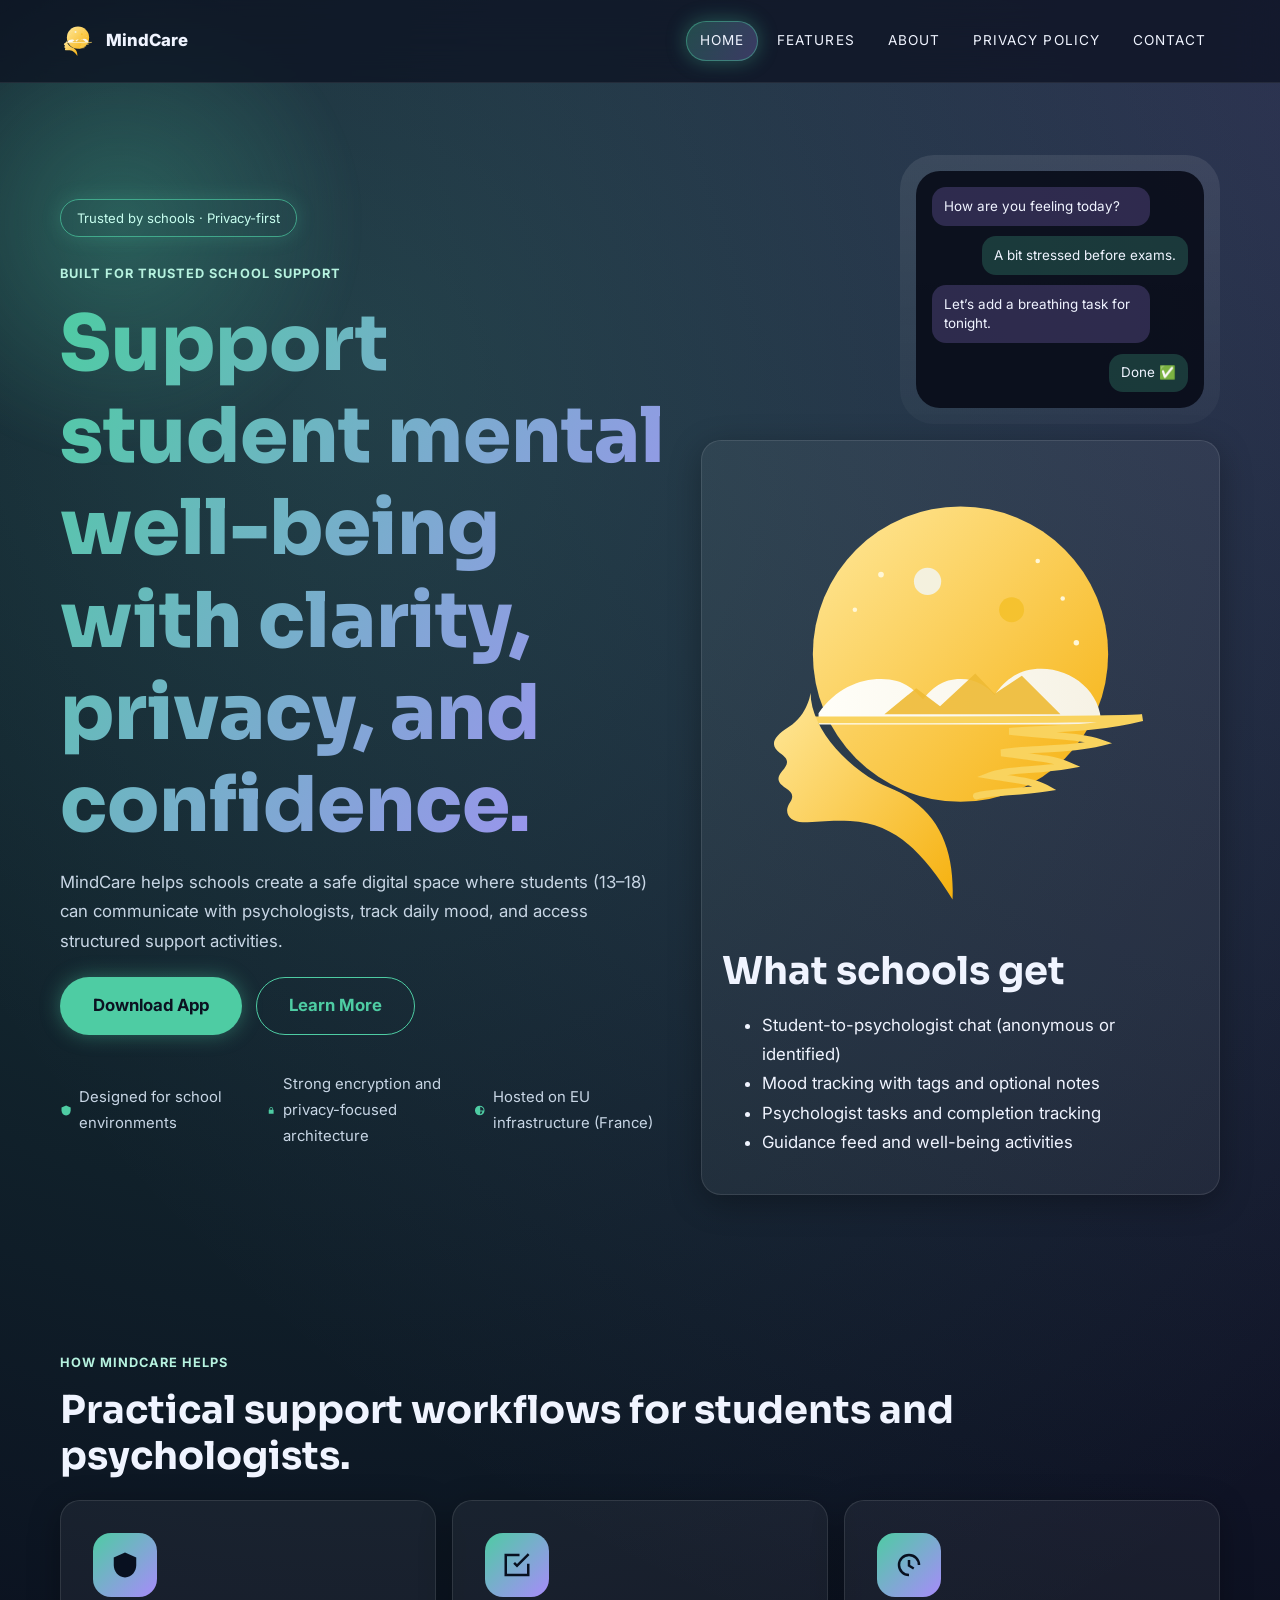
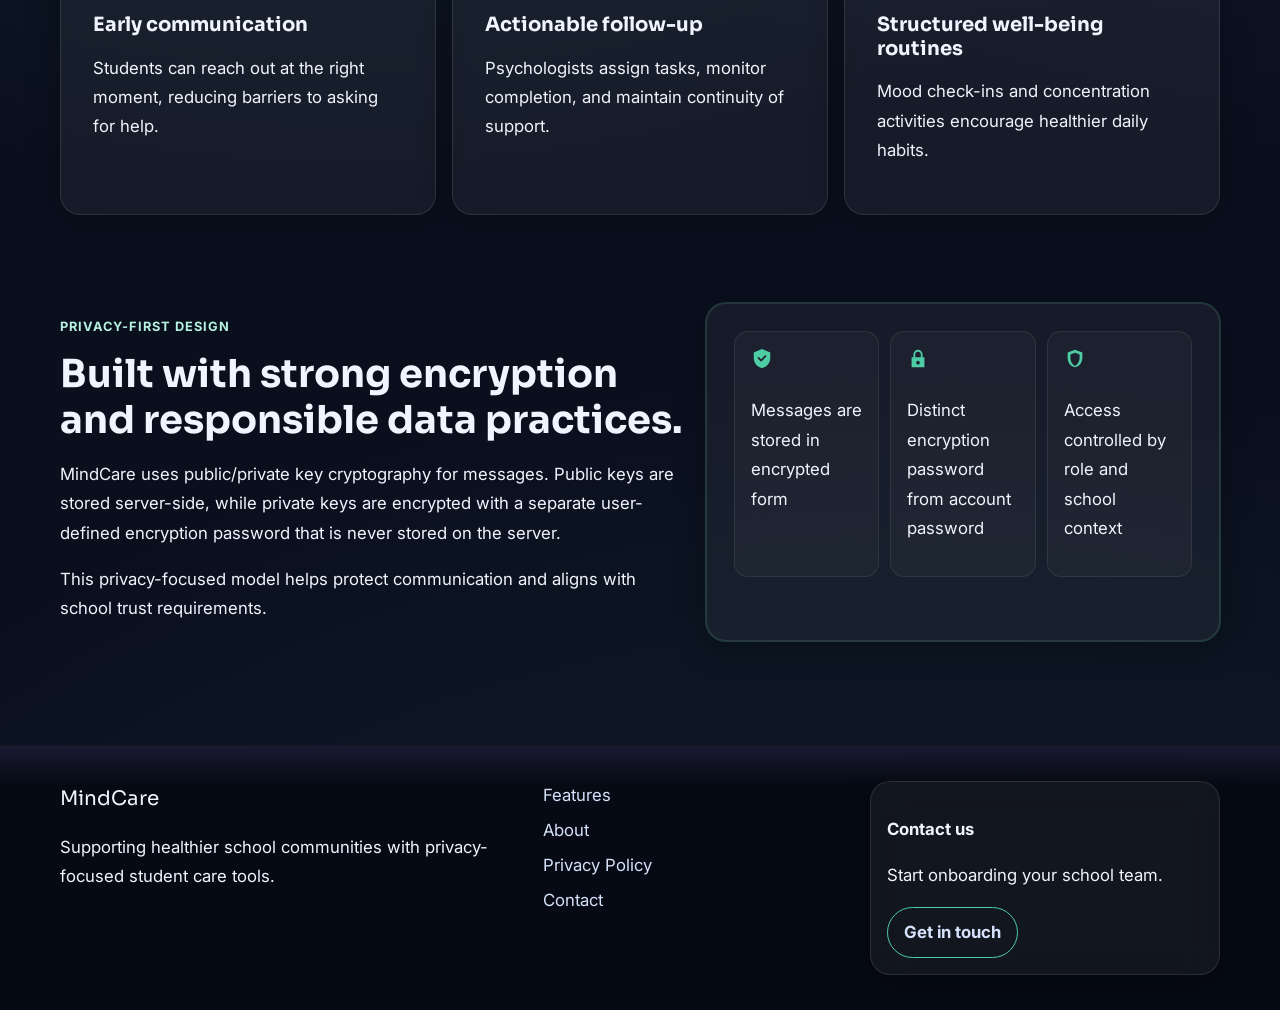
==== index.html @ bdcd5365 "Redesign static pages with 2026 calm-tech visual system" ====
<!doctype html>
<html lang="en">
  <head>
    <meta charset="UTF-8" />
    <meta name="viewport" content="width=device-width, initial-scale=1" />
    <title>MindCare | Student Mental Well-being Platform for Schools</title>
    <meta
      name="description"
      content="MindCare helps students ages 13–18 connect with school psychologists through secure communication, mood tracking, and guided support activities."
    />
    <meta name="theme-color" content="#0f766e" />
    <meta property="og:title" content="MindCare | Mental Well-being for School Communities" />
    <meta
      property="og:description"
      content="A privacy-focused student support app for schools with secure messaging, mood tracking, tasks, and psychologist-led guidance."
    />
    <meta property="og:type" content="website" />
    <meta property="og:url" content="https://mindcare.app/" />
    <meta name="twitter:card" content="summary_large_image" />
    <link rel="icon" type="image/svg+xml" href="assets/favicon.svg" />
    <link rel="preconnect" href="https://fonts.googleapis.com" />
    <link rel="preconnect" href="https://fonts.gstatic.com" crossorigin />
    <link href="https://fonts.googleapis.com/css2?family=Inter:wght@400;500;600;700;800&family=Sora:wght@600;700;800&display=swap" rel="stylesheet" />
    <style>
      :root { --bg:#0a0f1e; --mint:#4ecca3; --lilac:#a78bfa; --text:#f0f4ff; --muted:#c8d6e5; --glass:rgba(255,255,255,.05); --line:rgba(255,255,255,.1); --shadow:0 8px 32px rgba(0,0,0,.3);} *{box-sizing:border-box} html{scroll-behavior:smooth}
      body{margin:0;font-family:Inter,system-ui,sans-serif;color:var(--text);font-size:1.05rem;line-height:1.75;background:radial-gradient(circle at 20% 10%, rgba(78,204,163,.22), transparent 40%),radial-gradient(circle at 80% 0%, rgba(167,139,250,.22), transparent 45%),radial-gradient(circle at 50% 100%, rgba(78,204,163,.2), transparent 45%),var(--bg);background-size:140% 140%;animation:mesh 12s ease-in-out infinite alternate;min-height:100vh}
      @keyframes mesh{0%{background-position:0% 0%,100% 0%,50% 100%}100%{background-position:30% 20%,70% 10%,45% 80%}}
      .container{width:min(1160px,92%);margin:0 auto}.section{padding:4.5rem 0}.skip-link{position:absolute;left:-9999px;top:0}.skip-link:focus{left:1rem;top:1rem;background:#fff;color:#111;padding:.5rem;z-index:999}
      h1,h2,h3{font-family:Sora,Inter,sans-serif;line-height:1.2}h1{font-size:clamp(2.8rem,6vw,5rem);font-weight:800;margin:.35rem 0 1rem;background:linear-gradient(120deg,var(--mint),var(--lilac));-webkit-background-clip:text;background-clip:text;color:transparent}h2{font-size:clamp(1.6rem,3vw,2.5rem);font-weight:700;margin:0 0 .8rem}h3{margin:0 0 .5rem}.lead{color:var(--muted)}
      .eyebrow{text-transform:uppercase;letter-spacing:.08em;font-size:.8rem;color:#b6f2df;font-weight:700}.section-head{margin-bottom:1.3rem}
      .site-header{position:sticky;top:0;z-index:100;background:rgba(10,15,30,.7);backdrop-filter:blur(20px);border-bottom:1px solid rgba(255,255,255,.08)}.nav-wrap{min-height:82px;display:flex;align-items:center;justify-content:space-between;gap:1rem}
      .brand{display:inline-flex;align-items:center;gap:.6rem;color:var(--text);font-weight:800;text-decoration:none}.brand-logo{width:36px;height:36px}
      .nav-toggle{background:transparent;border:1px solid rgba(255,255,255,.3);padding:.45rem;border-radius:10px}.nav-toggle span{display:block;width:24px;height:2px;background:var(--text);margin:5px 0}
      .nav{display:flex;gap:.35rem}.nav a{color:var(--text);text-decoration:none;text-transform:uppercase;letter-spacing:.08em;font-size:.85rem;padding:.5rem .85rem;border-radius:999px;transition:.25s}.nav a:hover{color:var(--mint)}.nav a[aria-current='page']{background:linear-gradient(120deg,rgba(78,204,163,.28),rgba(167,139,250,.28));box-shadow:0 0 20px rgba(78,204,163,.35), inset 0 0 0 1px rgba(78,204,163,.45)}
      #main-content{animation:fadeMain .4s ease both}@keyframes fadeMain{from{opacity:0;transform:translateY(8px)}to{opacity:1;transform:none}}
      .hero{position:relative;min-height:100svh;display:flex;align-items:center}.hero-grid{display:grid;gap:2rem;grid-template-columns:1.08fr .92fr;align-items:center}.hero-copy{position:relative;z-index:2}.hero-blob{position:absolute;width:520px;height:520px;left:-140px;top:-120px;background:radial-gradient(circle,rgba(78,204,163,.28),transparent 65%);filter:blur(8px);pointer-events:none;z-index:0}
      .badge{display:inline-flex;padding:.4rem 1rem;border-radius:999px;border:1px solid rgba(78,204,163,.7);box-shadow:0 0 20px rgba(78,204,163,.2);font-size:.82rem;color:#c8fff0}
      .cta-row{display:flex;gap:.9rem;flex-wrap:wrap;margin:1.3rem 0}.btn{display:inline-flex;align-items:center;justify-content:center;text-decoration:none;border-radius:50px;padding:.85rem 2rem;font-weight:700;border:1px solid transparent;transition:.25s}.btn-primary{background:var(--mint);color:#0b1221;box-shadow:0 0 20px rgba(78,204,163,.4)}.btn-secondary{color:var(--mint);border-color:var(--mint);background:transparent}.btn:hover{transform:translateY(-2px)}
      .trust-grid{display:grid;grid-template-columns:repeat(3,minmax(0,1fr));gap:.75rem}.trust-item{display:flex;align-items:center;gap:.45rem;color:var(--muted);font-size:.93rem}.trust-item svg{width:17px;height:17px;fill:var(--mint)}
      .glass-card,.feature-card,.privacy-wrap,.site-footer .cta-card,.toc,.legal-card{background:var(--glass);border:1px solid var(--line);backdrop-filter:blur(16px);border-radius:20px;box-shadow:var(--shadow)}
      .hero-right{display:grid;gap:1rem}.phone{padding:1rem;border-radius:34px;background:linear-gradient(180deg,rgba(255,255,255,.09),rgba(255,255,255,.03));max-width:320px;justify-self:end;animation:float 5s ease-in-out infinite}.phone-screen{border-radius:24px;padding:1rem;background:rgba(8,12,24,.9);display:grid;gap:.65rem}.bubble{padding:.6rem .75rem;border-radius:14px;max-width:85%;font-size:.84rem;line-height:1.45}.bubble.left{background:rgba(167,139,250,.22)}.bubble.right{background:rgba(78,204,163,.22);justify-self:end}@keyframes float{50%{transform:translateY(-10px)}}
      .hero-panel{padding:1.25rem}
      .card-grid{display:grid;grid-template-columns:repeat(auto-fill,minmax(280px,1fr));gap:1rem}.feature-card{padding:2rem;transition:.3s;opacity:0;transform:translateY(30px)}.feature-card.visible{opacity:1;transform:none}.feature-card:hover{transform:translateY(-6px);box-shadow:0 16px 40px rgba(0,0,0,.35);border-color:rgba(78,204,163,.7)}.icon-block{width:64px;height:64px;border-radius:18px;background:linear-gradient(135deg,var(--mint),var(--lilac));display:grid;place-items:center;margin-bottom:1rem}.icon-block svg{width:30px;height:30px;fill:#081020}
      .soft-bg{padding-top:1rem}.split{display:grid;grid-template-columns:1.1fr .9fr;gap:1.1rem}.privacy-wrap{padding:1.7rem;box-shadow:0 0 0 1px rgba(78,204,163,.25),0 8px 32px rgba(0,0,0,.3)}.checklist{display:grid;grid-template-columns:repeat(3,minmax(0,1fr));gap:.7rem}.check-item{padding:1rem;border-radius:14px;background:rgba(255,255,255,.03);border:1px solid rgba(255,255,255,.08)}.check-item svg{width:22px;height:22px;fill:var(--mint)}
      .site-footer{position:relative;margin-top:2rem;padding:2.2rem 0;background:#060a14;border-top:1px solid rgba(255,255,255,.06)}.site-footer::before{content:'';position:absolute;inset:0 0 auto 0;height:40px;background:linear-gradient(180deg,rgba(167,139,250,.12),transparent)}.footer-grid{display:grid;grid-template-columns:1.2fr .8fr .9fr;gap:1rem;align-items:start}.footer-title{margin:0;font-family:Sora,Inter,sans-serif;font-size:1.25rem}.site-footer nav{display:grid;gap:.35rem}.site-footer a{color:#d6e2fb;text-decoration:none}.cta-card{padding:1rem}.cta-card .btn{padding:.6rem 1rem}
      .back-to-top{position:fixed;right:1rem;bottom:1rem;width:48px;height:48px;border:0;border-radius:50%;background:var(--mint);color:#081020;display:grid;place-items:center;font-size:1.3rem;cursor:pointer;opacity:0;transform:translateY(15px);transition:.25s;pointer-events:none;z-index:120}.back-to-top.show{opacity:1;transform:none;pointer-events:auto}
      a:focus-visible,.btn:focus-visible,.nav-toggle:focus-visible,.back-to-top:focus-visible{outline:3px solid #b7ffe9;outline-offset:2px}
      @media (max-width:900px){.hero-grid,.split,.footer-grid{grid-template-columns:1fr}.trust-grid,.checklist{grid-template-columns:1fr}.phone{justify-self:start;max-width:100%}.nav{position:absolute;left:4%;right:4%;top:82px;display:flex;flex-direction:column;background:rgba(10,15,30,.95);border:1px solid rgba(255,255,255,.1);border-radius:16px;padding:.7rem;max-height:0;overflow:hidden;opacity:0;pointer-events:none;transition:max-height .35s ease,opacity .25s ease}.nav.is-open{max-height:340px;opacity:1;pointer-events:auto}.nav-toggle{display:block}}
      @media (min-width:901px){.nav-toggle{display:none}}
      @media (prefers-reduced-motion:reduce){*{animation:none!important;transition:none!important}html{scroll-behavior:auto}}
    </style>
  </head>
  <body>
    <a class="skip-link" href="#main-content">Skip to main content</a>

    <header class="site-header">
      <div class="container nav-wrap">
        <a href="index.html" class="brand" aria-label="MindCare Home">
          <img src="assets/mindcare-logo.svg" class="brand-logo" alt="" aria-hidden="true" />
          <span>MindCare</span>
        </a>
        <button class="nav-toggle" id="navToggle" aria-controls="primaryNav" aria-expanded="false" aria-label="Toggle menu">
          <span></span><span></span><span></span>
        </button>
        <nav id="primaryNav" class="nav" aria-label="Primary">
          <a href="index.html" aria-current="page">Home</a>
          <a href="features.html">Features</a>
          <a href="about.html">About</a>
          <a href="privacy-policy.html">Privacy Policy</a>
          <a href="contact.html">Contact</a>
        </nav>
      </div>
    </header>

    <main id="main-content">
      <section class="hero section">
        <div class="hero-blob" aria-hidden="true"></div>
        <div class="container hero-grid">
          <div class="hero-copy">
            <p class="badge">Trusted by schools · Privacy-first</p>
            <p class="eyebrow">Built for trusted school support</p>
            <h1>Support student mental well-being with clarity, privacy, and confidence.</h1>
            <p class="lead">
              MindCare helps schools create a safe digital space where students (13–18) can communicate with psychologists, track daily mood,
              and access structured support activities.
            </p>
            <div class="cta-row">
              <a class="btn btn-primary" href="contact.html">Download App</a>
              <a class="btn btn-secondary" href="features.html">Learn More</a>
            </div>
            <div class="hero-trust trust-grid" role="list" aria-label="Trust highlights">
              <p class="trust-item" role="listitem"><svg viewBox="0 0 24 24"><path d="M12 2 3 6v6c0 5 3.4 9.6 9 10 5.6-.4 9-5 9-10V6l-9-4z"/></svg>Designed for school environments</p>
              <p class="trust-item" role="listitem"><svg viewBox="0 0 24 24"><path d="M17 10V7a5 5 0 0 0-10 0v3H5v11h14V10h-2zm-8 0V7a3 3 0 1 1 6 0v3H9z"/></svg>Strong encryption and privacy-focused architecture</p>
              <p class="trust-item" role="listitem"><svg viewBox="0 0 24 24"><path d="M12 2a10 10 0 1 0 0 20 10 10 0 0 0 0-20zm1 17.9V14h4.5A8 8 0 0 1 13 19.9zM20 12h-7V4.1A8 8 0 0 1 20 12z"/></svg>Hosted on EU infrastructure (France)</p>
            </div>
          </div>
          <aside class="hero-right" aria-label="Platform highlights">
            <div class="phone" aria-hidden="true">
              <div class="phone-screen">
                <div class="bubble left">How are you feeling today?</div>
                <div class="bubble right">A bit stressed before exams.</div>
                <div class="bubble left">Let’s add a breathing task for tonight.</div>
                <div class="bubble right">Done ✅</div>
              </div>
            </div>
            <div class="glass-card hero-panel">
              <img src="assets/mindcare-logo.svg" class="hero-logo" alt="MindCare logo" loading="lazy" />
              <h2>What schools get</h2>
              <ul>
                <li>Student-to-psychologist chat (anonymous or identified)</li>
                <li>Mood tracking with tags and optional notes</li>
                <li>Psychologist tasks and completion tracking</li>
                <li>Guidance feed and well-being activities</li>
              </ul>
            </div>
          </aside>
        </div>
      </section>

      <section class="section">
        <div class="container">
          <div class="section-head">
            <p class="eyebrow">How MindCare helps</p>
            <h2>Practical support workflows for students and psychologists.</h2>
          </div>
          <div class="card-grid three">
            <article class="feature-card reveal">
              <div class="icon-block" aria-hidden="true"><svg viewBox="0 0 24 24"><path d="M12 2 3 6v6c0 5 3.4 9.6 9 10 5.6-.4 9-5 9-10V6l-9-4z"/></svg></div>
              <h3>Early communication</h3>
              <p>Students can reach out at the right moment, reducing barriers to asking for help.</p>
            </article>
            <article class="feature-card reveal">
              <div class="icon-block" aria-hidden="true"><svg viewBox="0 0 24 24"><path d="m9 11 3 3L22 4l-1.4-1.4L12 11.2 10.4 9.6 9 11zm11 10H2V3h12v2H4v14h16v-8h2v10z"/></svg></div>
              <h3>Actionable follow-up</h3>
              <p>Psychologists assign tasks, monitor completion, and maintain continuity of support.</p>
            </article>
            <article class="feature-card reveal">
              <div class="icon-block" aria-hidden="true"><svg viewBox="0 0 24 24"><path d="M12 21a9 9 0 1 1 9-9h-2a7 7 0 1 0-7 7v2zm1-13h-2v5l4.3 2.6 1-1.7-3.3-1.9V8z"/></svg></div>
              <h3>Structured well-being routines</h3>
              <p>Mood check-ins and concentration activities encourage healthier daily habits.</p>
            </article>
          </div>
        </div>
      </section>

      <section class="section soft-bg">
        <div class="container split">
          <div>
            <p class="eyebrow">Privacy-first design</p>
            <h2>Built with strong encryption and responsible data practices.</h2>
            <p>
              MindCare uses public/private key cryptography for messages. Public keys are stored server-side, while private keys are
              encrypted with a separate user-defined encryption password that is never stored on the server.
            </p>
            <p>
              This privacy-focused model helps protect communication and aligns with school trust requirements.
            </p>
          </div>
          <div class="privacy-wrap">
            <div class="checklist" aria-label="Security summary">
              <div class="check-item"><svg viewBox="0 0 24 24"><path d="M12 1 3 5v6c0 5.2 3.6 10 9 11 5.4-1 9-5.8 9-11V5l-9-4zm-1 14-4-4 1.4-1.4L11 12.2l4.6-4.6L17 9l-6 6z"/></svg><p>Messages are stored in encrypted form</p></div>
              <div class="check-item"><svg viewBox="0 0 24 24"><path d="M17 10V7a5 5 0 0 0-10 0v3H5v11h14V10h-2zM9 7a3 3 0 1 1 6 0v3H9V7zm3 11a2 2 0 1 1 0-4 2 2 0 0 1 0 4z"/></svg><p>Distinct encryption password from account password</p></div>
              <div class="check-item"><svg viewBox="0 0 24 24"><path d="M12 2 4 5v6c0 5 3.4 9.6 8 10 4.6-.4 8-5 8-10V5l-8-3zm0 3.1L17 7v4c0 3.7-2.3 7.3-5 8.6C9.3 18.3 7 14.7 7 11V7l5-1.9z"/></svg><p>Access controlled by role and school context</p></div>
            </div>
          </div>
        </div>
      </section>
    </main>

    <footer class="site-footer">
      <div class="container footer-grid">
        <div>
          <p class="footer-title">MindCare</p>
          <p>Supporting healthier school communities with privacy-focused student care tools.</p>
        </div>
        <nav aria-label="Footer links">
          <a href="features.html">Features</a>
          <a href="about.html">About</a>
          <a href="privacy-policy.html">Privacy Policy</a>
          <a href="contact.html">Contact</a>
        </nav>
        <div class="cta-card">
          <p><strong>Contact us</strong></p>
          <p>Start onboarding your school team.</p>
          <a class="btn btn-secondary" href="contact.html">Get in touch</a>
        </div>
      </div>
    </footer>
    <button class="back-to-top" id="backToTop" aria-label="Back to top">↑</button>
    <script>
      const navToggle=document.getElementById('navToggle');const nav=document.getElementById('primaryNav');if(navToggle&&nav){navToggle.addEventListener('click',()=>{const ex=navToggle.getAttribute('aria-expanded')==='true';navToggle.setAttribute('aria-expanded',String(!ex));nav.classList.toggle('is-open');});nav.querySelectorAll('a').forEach(link=>link.addEventListener('click',()=>{nav.classList.remove('is-open');navToggle.setAttribute('aria-expanded','false');}));}
      const revealElements=document.querySelectorAll('.reveal');if('IntersectionObserver'in window&&revealElements.length){const obs=new IntersectionObserver((entries)=>{entries.forEach(e=>{if(e.isIntersecting){e.target.classList.add('visible');obs.unobserve(e.target);}});},{threshold:.16});revealElements.forEach((el,i)=>{el.style.transitionDelay=`${i*90}ms`;obs.observe(el);});}else{revealElements.forEach(el=>el.classList.add('visible'));}
      const btt=document.getElementById('backToTop');if(btt){const onScroll=()=>btt.classList.toggle('show',window.scrollY>400);window.addEventListener('scroll',onScroll,{passive:true});onScroll();btt.addEventListener('click',()=>window.scrollTo({top:0,behavior:'smooth'}));}
    </script>
  </body>
</html>
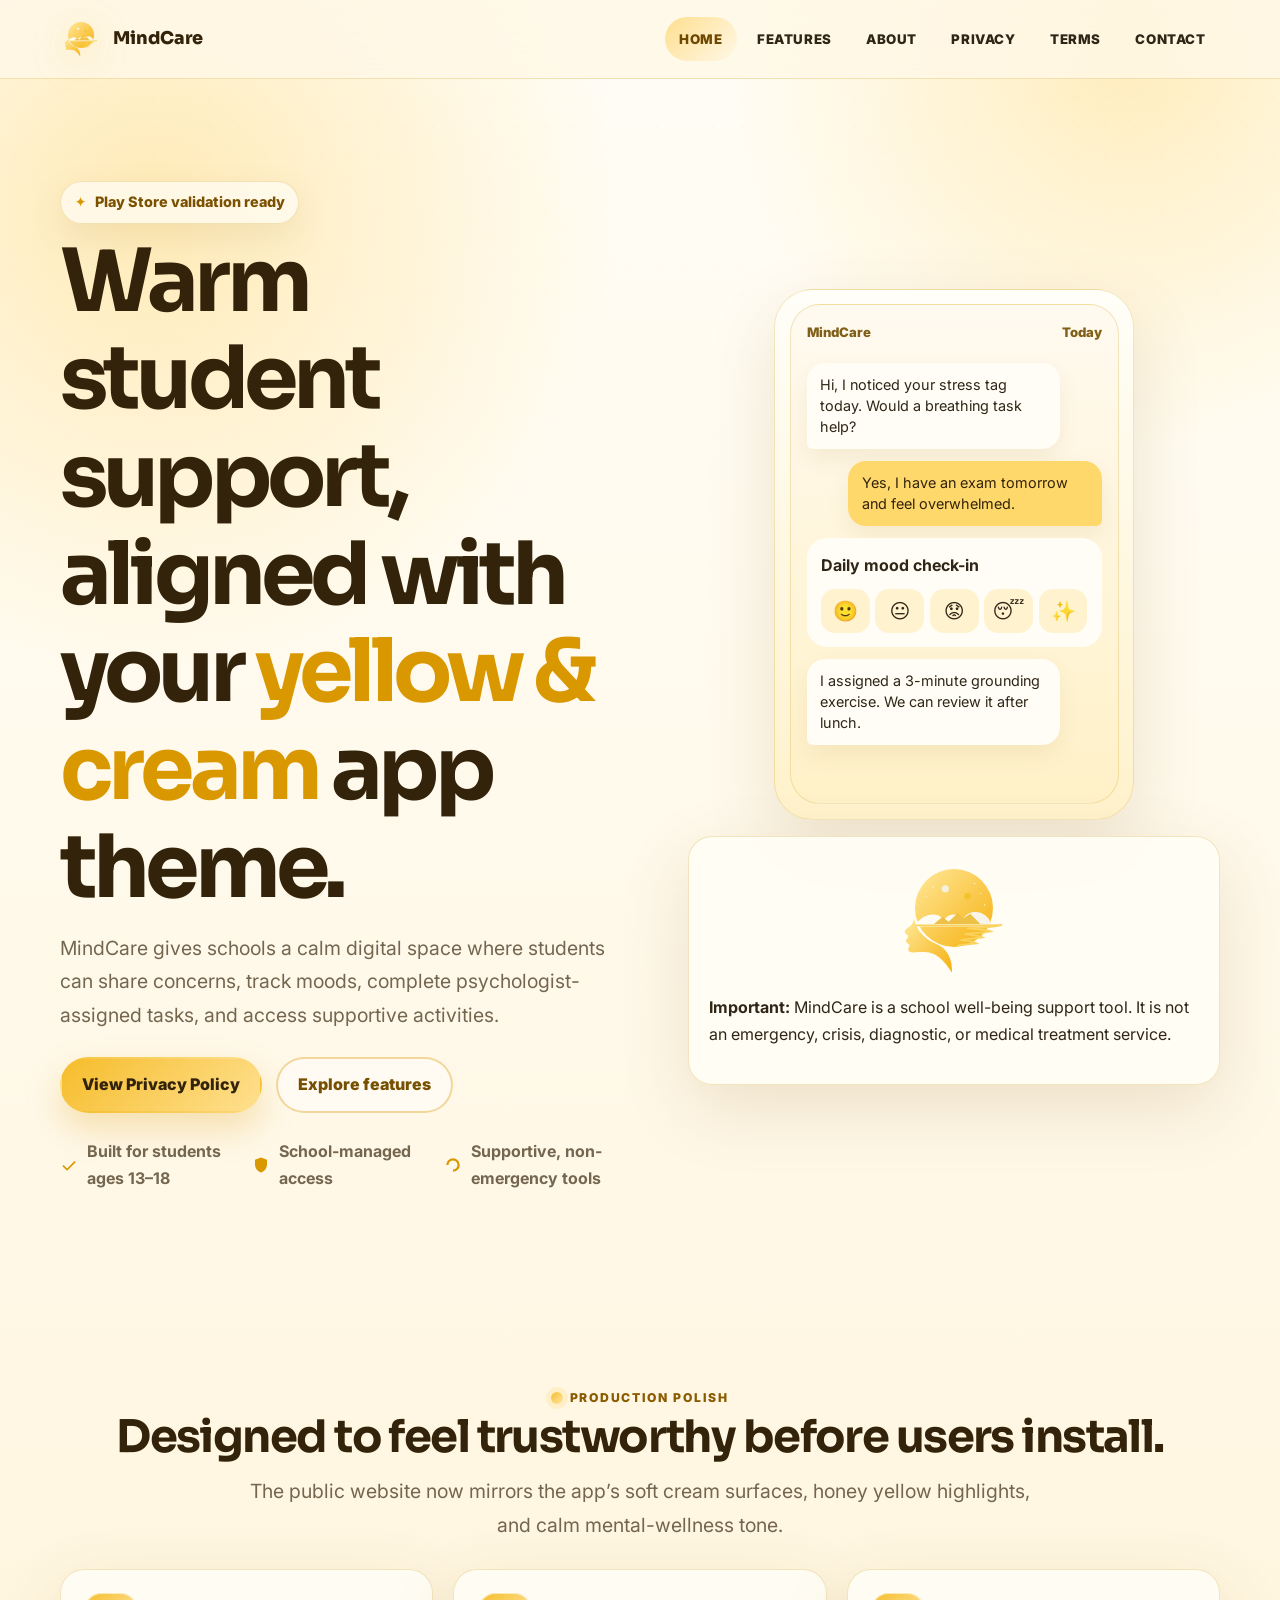
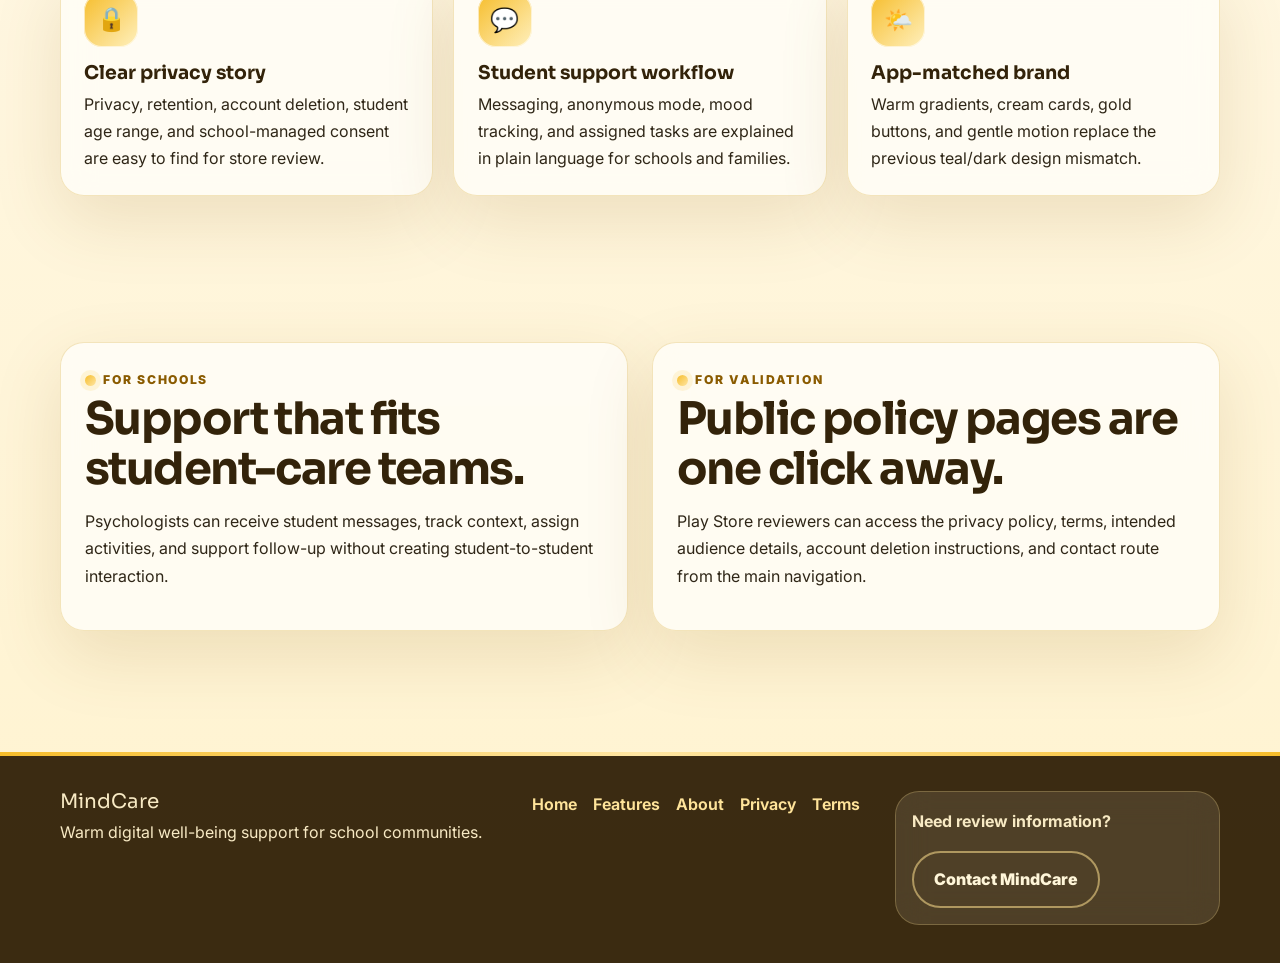
==== commit 20e6f982: "Polish MindCare website for Play Store validation" ====
--- a/index.html
+++ b/index.html
@@ -4,193 +4,80 @@
     <meta charset="UTF-8" />
     <meta name="viewport" content="width=device-width, initial-scale=1" />
     <title>MindCare | Student Mental Well-being Platform for Schools</title>
-    <meta
-      name="description"
-      content="MindCare helps students ages 13–18 connect with school psychologists through secure communication, mood tracking, and guided support activities."
-    />
-    <meta name="theme-color" content="#0f766e" />
-    <meta property="og:title" content="MindCare | Mental Well-being for School Communities" />
-    <meta
-      property="og:description"
-      content="A privacy-focused student support app for schools with secure messaging, mood tracking, tasks, and psychologist-led guidance."
-    />
+    <meta name="description" content="MindCare helps students ages 13–18 connect with school psychologists through secure communication, mood tracking, and guided support activities." />
+    <meta name="theme-color" content="#f6bd2b" />
+    <meta property="og:title" content="MindCare | Student Well-being for School Communities" />
+    <meta property="og:description" content="A warm, privacy-focused school support app with secure messaging, mood tracking, guided tasks, and psychologist-led care." />
     <meta property="og:type" content="website" />
     <meta property="og:url" content="https://mindcare.app/" />
     <meta name="twitter:card" content="summary_large_image" />
     <link rel="icon" type="image/svg+xml" href="assets/favicon.svg" />
     <link rel="preconnect" href="https://fonts.googleapis.com" />
     <link rel="preconnect" href="https://fonts.gstatic.com" crossorigin />
-    <link href="https://fonts.googleapis.com/css2?family=Inter:wght@400;500;600;700;800&family=Sora:wght@600;700;800&display=swap" rel="stylesheet" />
-    <style>
-      :root { --bg:#0a0f1e; --mint:#4ecca3; --lilac:#a78bfa; --text:#f0f4ff; --muted:#c8d6e5; --glass:rgba(255,255,255,.05); --line:rgba(255,255,255,.1); --shadow:0 8px 32px rgba(0,0,0,.3);} *{box-sizing:border-box} html{scroll-behavior:smooth}
-      body{margin:0;font-family:Inter,system-ui,sans-serif;color:var(--text);font-size:1.05rem;line-height:1.75;background:radial-gradient(circle at 20% 10%, rgba(78,204,163,.22), transparent 40%),radial-gradient(circle at 80% 0%, rgba(167,139,250,.22), transparent 45%),radial-gradient(circle at 50% 100%, rgba(78,204,163,.2), transparent 45%),var(--bg);background-size:140% 140%;animation:mesh 12s ease-in-out infinite alternate;min-height:100vh}
-      @keyframes mesh{0%{background-position:0% 0%,100% 0%,50% 100%}100%{background-position:30% 20%,70% 10%,45% 80%}}
-      .container{width:min(1160px,92%);margin:0 auto}.section{padding:4.5rem 0}.skip-link{position:absolute;left:-9999px;top:0}.skip-link:focus{left:1rem;top:1rem;background:#fff;color:#111;padding:.5rem;z-index:999}
-      h1,h2,h3{font-family:Sora,Inter,sans-serif;line-height:1.2}h1{font-size:clamp(2.8rem,6vw,5rem);font-weight:800;margin:.35rem 0 1rem;background:linear-gradient(120deg,var(--mint),var(--lilac));-webkit-background-clip:text;background-clip:text;color:transparent}h2{font-size:clamp(1.6rem,3vw,2.5rem);font-weight:700;margin:0 0 .8rem}h3{margin:0 0 .5rem}.lead{color:var(--muted)}
-      .eyebrow{text-transform:uppercase;letter-spacing:.08em;font-size:.8rem;color:#b6f2df;font-weight:700}.section-head{margin-bottom:1.3rem}
-      .site-header{position:sticky;top:0;z-index:100;background:rgba(10,15,30,.7);backdrop-filter:blur(20px);border-bottom:1px solid rgba(255,255,255,.08)}.nav-wrap{min-height:82px;display:flex;align-items:center;justify-content:space-between;gap:1rem}
-      .brand{display:inline-flex;align-items:center;gap:.6rem;color:var(--text);font-weight:800;text-decoration:none}.brand-logo{width:36px;height:36px}
-      .nav-toggle{background:transparent;border:1px solid rgba(255,255,255,.3);padding:.45rem;border-radius:10px}.nav-toggle span{display:block;width:24px;height:2px;background:var(--text);margin:5px 0}
-      .nav{display:flex;gap:.35rem}.nav a{color:var(--text);text-decoration:none;text-transform:uppercase;letter-spacing:.08em;font-size:.85rem;padding:.5rem .85rem;border-radius:999px;transition:.25s}.nav a:hover{color:var(--mint)}.nav a[aria-current='page']{background:linear-gradient(120deg,rgba(78,204,163,.28),rgba(167,139,250,.28));box-shadow:0 0 20px rgba(78,204,163,.35), inset 0 0 0 1px rgba(78,204,163,.45)}
-      #main-content{animation:fadeMain .4s ease both}@keyframes fadeMain{from{opacity:0;transform:translateY(8px)}to{opacity:1;transform:none}}
-      .hero{position:relative;min-height:100svh;display:flex;align-items:center}.hero-grid{display:grid;gap:2rem;grid-template-columns:1.08fr .92fr;align-items:center}.hero-copy{position:relative;z-index:2}.hero-blob{position:absolute;width:520px;height:520px;left:-140px;top:-120px;background:radial-gradient(circle,rgba(78,204,163,.28),transparent 65%);filter:blur(8px);pointer-events:none;z-index:0}
-      .badge{display:inline-flex;padding:.4rem 1rem;border-radius:999px;border:1px solid rgba(78,204,163,.7);box-shadow:0 0 20px rgba(78,204,163,.2);font-size:.82rem;color:#c8fff0}
-      .cta-row{display:flex;gap:.9rem;flex-wrap:wrap;margin:1.3rem 0}.btn{display:inline-flex;align-items:center;justify-content:center;text-decoration:none;border-radius:50px;padding:.85rem 2rem;font-weight:700;border:1px solid transparent;transition:.25s}.btn-primary{background:var(--mint);color:#0b1221;box-shadow:0 0 20px rgba(78,204,163,.4)}.btn-secondary{color:var(--mint);border-color:var(--mint);background:transparent}.btn:hover{transform:translateY(-2px)}
-      .trust-grid{display:grid;grid-template-columns:repeat(3,minmax(0,1fr));gap:.75rem}.trust-item{display:flex;align-items:center;gap:.45rem;color:var(--muted);font-size:.93rem}.trust-item svg{width:17px;height:17px;fill:var(--mint)}
-      .glass-card,.feature-card,.privacy-wrap,.site-footer .cta-card,.toc,.legal-card{background:var(--glass);border:1px solid var(--line);backdrop-filter:blur(16px);border-radius:20px;box-shadow:var(--shadow)}
-      .hero-right{display:grid;gap:1rem}.phone{padding:1rem;border-radius:34px;background:linear-gradient(180deg,rgba(255,255,255,.09),rgba(255,255,255,.03));max-width:320px;justify-self:end;animation:float 5s ease-in-out infinite}.phone-screen{border-radius:24px;padding:1rem;background:rgba(8,12,24,.9);display:grid;gap:.65rem}.bubble{padding:.6rem .75rem;border-radius:14px;max-width:85%;font-size:.84rem;line-height:1.45}.bubble.left{background:rgba(167,139,250,.22)}.bubble.right{background:rgba(78,204,163,.22);justify-self:end}@keyframes float{50%{transform:translateY(-10px)}}
-      .hero-panel{padding:1.25rem}
-      .card-grid{display:grid;grid-template-columns:repeat(auto-fill,minmax(280px,1fr));gap:1rem}.feature-card{padding:2rem;transition:.3s;opacity:0;transform:translateY(30px)}.feature-card.visible{opacity:1;transform:none}.feature-card:hover{transform:translateY(-6px);box-shadow:0 16px 40px rgba(0,0,0,.35);border-color:rgba(78,204,163,.7)}.icon-block{width:64px;height:64px;border-radius:18px;background:linear-gradient(135deg,var(--mint),var(--lilac));display:grid;place-items:center;margin-bottom:1rem}.icon-block svg{width:30px;height:30px;fill:#081020}
-      .soft-bg{padding-top:1rem}.split{display:grid;grid-template-columns:1.1fr .9fr;gap:1.1rem}.privacy-wrap{padding:1.7rem;box-shadow:0 0 0 1px rgba(78,204,163,.25),0 8px 32px rgba(0,0,0,.3)}.checklist{display:grid;grid-template-columns:repeat(3,minmax(0,1fr));gap:.7rem}.check-item{padding:1rem;border-radius:14px;background:rgba(255,255,255,.03);border:1px solid rgba(255,255,255,.08)}.check-item svg{width:22px;height:22px;fill:var(--mint)}
-      .site-footer{position:relative;margin-top:2rem;padding:2.2rem 0;background:#060a14;border-top:1px solid rgba(255,255,255,.06)}.site-footer::before{content:'';position:absolute;inset:0 0 auto 0;height:40px;background:linear-gradient(180deg,rgba(167,139,250,.12),transparent)}.footer-grid{display:grid;grid-template-columns:1.2fr .8fr .9fr;gap:1rem;align-items:start}.footer-title{margin:0;font-family:Sora,Inter,sans-serif;font-size:1.25rem}.site-footer nav{display:grid;gap:.35rem}.site-footer a{color:#d6e2fb;text-decoration:none}.cta-card{padding:1rem}.cta-card .btn{padding:.6rem 1rem}
-      .back-to-top{position:fixed;right:1rem;bottom:1rem;width:48px;height:48px;border:0;border-radius:50%;background:var(--mint);color:#081020;display:grid;place-items:center;font-size:1.3rem;cursor:pointer;opacity:0;transform:translateY(15px);transition:.25s;pointer-events:none;z-index:120}.back-to-top.show{opacity:1;transform:none;pointer-events:auto}
-      a:focus-visible,.btn:focus-visible,.nav-toggle:focus-visible,.back-to-top:focus-visible{outline:3px solid #b7ffe9;outline-offset:2px}
-      @media (max-width:900px){.hero-grid,.split,.footer-grid{grid-template-columns:1fr}.trust-grid,.checklist{grid-template-columns:1fr}.phone{justify-self:start;max-width:100%}.nav{position:absolute;left:4%;right:4%;top:82px;display:flex;flex-direction:column;background:rgba(10,15,30,.95);border:1px solid rgba(255,255,255,.1);border-radius:16px;padding:.7rem;max-height:0;overflow:hidden;opacity:0;pointer-events:none;transition:max-height .35s ease,opacity .25s ease}.nav.is-open{max-height:340px;opacity:1;pointer-events:auto}.nav-toggle{display:block}}
-      @media (min-width:901px){.nav-toggle{display:none}}
-      @media (prefers-reduced-motion:reduce){*{animation:none!important;transition:none!important}html{scroll-behavior:auto}}
-    </style>
+    <link href="https://fonts.googleapis.com/css2?family=Inter:wght@400;500;600;700;800;900&family=Sora:wght@600;700;800&display=swap" rel="stylesheet" />
+    <link rel="stylesheet" href="styles.css" />
   </head>
   <body>
     <a class="skip-link" href="#main-content">Skip to main content</a>
-
     <header class="site-header">
       <div class="container nav-wrap">
-        <a href="index.html" class="brand" aria-label="MindCare Home">
-          <img src="assets/mindcare-logo.svg" class="brand-logo" alt="" aria-hidden="true" />
-          <span>MindCare</span>
-        </a>
-        <button class="nav-toggle" id="navToggle" aria-controls="primaryNav" aria-expanded="false" aria-label="Toggle menu">
-          <span></span><span></span><span></span>
-        </button>
-        <nav id="primaryNav" class="nav" aria-label="Primary">
-          <a href="index.html" aria-current="page">Home</a>
-          <a href="features.html">Features</a>
-          <a href="about.html">About</a>
-          <a href="privacy-policy.html">Privacy Policy</a>
-          <a href="contact.html">Contact</a>
-        </nav>
+        <a href="index.html" class="brand" aria-label="MindCare Home"><img src="assets/mindcare-logo.svg" class="brand-logo" alt="" aria-hidden="true" /><span>MindCare</span></a>
+        <button class="nav-toggle" id="navToggle" aria-controls="primaryNav" aria-expanded="false" aria-label="Toggle menu"><span></span><span></span><span></span></button>
+        <nav id="primaryNav" class="nav" aria-label="Primary"><a href="index.html" aria-current="page">Home</a><a href="features.html">Features</a><a href="about.html">About</a><a href="privacy-policy.html">Privacy</a><a href="terms.html">Terms</a><a href="contact.html">Contact</a></nav>
       </div>
     </header>
 
     <main id="main-content">
-      <section class="hero section">
-        <div class="hero-blob" aria-hidden="true"></div>
+      <section class="hero">
         <div class="container hero-grid">
           <div class="hero-copy">
-            <p class="badge">Trusted by schools · Privacy-first</p>
-            <p class="eyebrow">Built for trusted school support</p>
-            <h1>Support student mental well-being with clarity, privacy, and confidence.</h1>
-            <p class="lead">
-              MindCare helps schools create a safe digital space where students (13–18) can communicate with psychologists, track daily mood,
-              and access structured support activities.
-            </p>
-            <div class="cta-row">
-              <a class="btn btn-primary" href="contact.html">Download App</a>
-              <a class="btn btn-secondary" href="features.html">Learn More</a>
-            </div>
-            <div class="hero-trust trust-grid" role="list" aria-label="Trust highlights">
-              <p class="trust-item" role="listitem"><svg viewBox="0 0 24 24"><path d="M12 2 3 6v6c0 5 3.4 9.6 9 10 5.6-.4 9-5 9-10V6l-9-4z"/></svg>Designed for school environments</p>
-              <p class="trust-item" role="listitem"><svg viewBox="0 0 24 24"><path d="M17 10V7a5 5 0 0 0-10 0v3H5v11h14V10h-2zm-8 0V7a3 3 0 1 1 6 0v3H9z"/></svg>Strong encryption and privacy-focused architecture</p>
-              <p class="trust-item" role="listitem"><svg viewBox="0 0 24 24"><path d="M12 2a10 10 0 1 0 0 20 10 10 0 0 0 0-20zm1 17.9V14h4.5A8 8 0 0 1 13 19.9zM20 12h-7V4.1A8 8 0 0 1 20 12z"/></svg>Hosted on EU infrastructure (France)</p>
+            <span class="badge">Play Store validation ready</span>
+            <h1>Warm student support, aligned with your <span>yellow & cream</span> app theme.</h1>
+            <p class="lead">MindCare gives schools a calm digital space where students can share concerns, track moods, complete psychologist-assigned tasks, and access supportive activities.</p>
+            <div class="cta-row"><a class="btn btn-primary" href="privacy-policy.html">View Privacy Policy</a><a class="btn btn-secondary" href="features.html">Explore features</a></div>
+            <div class="trust-grid" role="list" aria-label="Trust highlights">
+              <div class="trust-item" role="listitem"><svg viewBox="0 0 24 24" aria-hidden="true"><path d="M9.4 16.6 4.8 12l-1.6 1.6 6.2 6.2L21 8.2 19.4 6.6z" /></svg><span>Built for students ages 13–18</span></div>
+              <div class="trust-item" role="listitem"><svg viewBox="0 0 24 24" aria-hidden="true"><path d="M12 2 4 5v6c0 5 3.4 9.7 8 11 4.6-1.3 8-6 8-11V5z" /></svg><span>School-managed access</span></div>
+              <div class="trust-item" role="listitem"><svg viewBox="0 0 24 24" aria-hidden="true"><path d="M12 3a9 9 0 0 0-9 9h3a6 6 0 1 1 6 6v3a9 9 0 0 0 0-18z" /></svg><span>Supportive, non-emergency tools</span></div>
             </div>
           </div>
-          <aside class="hero-right" aria-label="Platform highlights">
-            <div class="phone" aria-hidden="true">
+
+          <aside class="hero-right" aria-label="MindCare app preview">
+            <div class="phone reveal">
               <div class="phone-screen">
-                <div class="bubble left">How are you feeling today?</div>
-                <div class="bubble right">A bit stressed before exams.</div>
-                <div class="bubble left">Let’s add a breathing task for tonight.</div>
-                <div class="bubble right">Done ✅</div>
+                <div class="phone-top"><span>MindCare</span><span>Today</span></div>
+                <div class="bubble left">Hi, I noticed your stress tag today. Would a breathing task help?</div>
+                <div class="bubble right">Yes, I have an exam tomorrow and feel overwhelmed.</div>
+                <div class="mood-card"><strong>Daily mood check-in</strong><div class="mood-row" aria-hidden="true"><span class="mood">🙂</span><span class="mood">😐</span><span class="mood">😟</span><span class="mood">😴</span><span class="mood">✨</span></div></div>
+                <div class="bubble left">I assigned a 3-minute grounding exercise. We can review it after lunch.</div>
               </div>
             </div>
-            <div class="glass-card hero-panel">
-              <img src="assets/mindcare-logo.svg" class="hero-logo" alt="MindCare logo" loading="lazy" />
-              <h2>What schools get</h2>
-              <ul>
-                <li>Student-to-psychologist chat (anonymous or identified)</li>
-                <li>Mood tracking with tags and optional notes</li>
-                <li>Psychologist tasks and completion tracking</li>
-                <li>Guidance feed and well-being activities</li>
-              </ul>
-            </div>
+            <div class="glass-card hero-panel reveal"><img src="assets/mindcare-logo.svg" class="hero-logo" alt="MindCare logo" loading="lazy" /><p><strong>Important:</strong> MindCare is a school well-being support tool. It is not an emergency, crisis, diagnostic, or medical treatment service.</p></div>
           </aside>
         </div>
       </section>
 
       <section class="section">
         <div class="container">
-          <div class="section-head">
-            <p class="eyebrow">How MindCare helps</p>
-            <h2>Practical support workflows for students and psychologists.</h2>
-          </div>
+          <div class="section-head center"><p class="eyebrow">Production polish</p><h2>Designed to feel trustworthy before users install.</h2><p class="lead">The public website now mirrors the app’s soft cream surfaces, honey yellow highlights, and calm mental-wellness tone.</p></div>
           <div class="card-grid three">
-            <article class="feature-card reveal">
-              <div class="icon-block" aria-hidden="true"><svg viewBox="0 0 24 24"><path d="M12 2 3 6v6c0 5 3.4 9.6 9 10 5.6-.4 9-5 9-10V6l-9-4z"/></svg></div>
-              <h3>Early communication</h3>
-              <p>Students can reach out at the right moment, reducing barriers to asking for help.</p>
-            </article>
-            <article class="feature-card reveal">
-              <div class="icon-block" aria-hidden="true"><svg viewBox="0 0 24 24"><path d="m9 11 3 3L22 4l-1.4-1.4L12 11.2 10.4 9.6 9 11zm11 10H2V3h12v2H4v14h16v-8h2v10z"/></svg></div>
-              <h3>Actionable follow-up</h3>
-              <p>Psychologists assign tasks, monitor completion, and maintain continuity of support.</p>
-            </article>
-            <article class="feature-card reveal">
-              <div class="icon-block" aria-hidden="true"><svg viewBox="0 0 24 24"><path d="M12 21a9 9 0 1 1 9-9h-2a7 7 0 1 0-7 7v2zm1-13h-2v5l4.3 2.6 1-1.7-3.3-1.9V8z"/></svg></div>
-              <h3>Structured well-being routines</h3>
-              <p>Mood check-ins and concentration activities encourage healthier daily habits.</p>
-            </article>
+            <article class="feature-card reveal"><div class="icon-block">🔒</div><h3>Clear privacy story</h3><p>Privacy, retention, account deletion, student age range, and school-managed consent are easy to find for store review.</p></article>
+            <article class="feature-card reveal"><div class="icon-block">💬</div><h3>Student support workflow</h3><p>Messaging, anonymous mode, mood tracking, and assigned tasks are explained in plain language for schools and families.</p></article>
+            <article class="feature-card reveal"><div class="icon-block">🌤️</div><h3>App-matched brand</h3><p>Warm gradients, cream cards, gold buttons, and gentle motion replace the previous teal/dark design mismatch.</p></article>
           </div>
         </div>
       </section>
 
-      <section class="section soft-bg">
+      <section class="section compact">
         <div class="container split">
-          <div>
-            <p class="eyebrow">Privacy-first design</p>
-            <h2>Built with strong encryption and responsible data practices.</h2>
-            <p>
-              MindCare uses public/private key cryptography for messages. Public keys are stored server-side, while private keys are
-              encrypted with a separate user-defined encryption password that is never stored on the server.
-            </p>
-            <p>
-              This privacy-focused model helps protect communication and aligns with school trust requirements.
-            </p>
-          </div>
-          <div class="privacy-wrap">
-            <div class="checklist" aria-label="Security summary">
-              <div class="check-item"><svg viewBox="0 0 24 24"><path d="M12 1 3 5v6c0 5.2 3.6 10 9 11 5.4-1 9-5.8 9-11V5l-9-4zm-1 14-4-4 1.4-1.4L11 12.2l4.6-4.6L17 9l-6 6z"/></svg><p>Messages are stored in encrypted form</p></div>
-              <div class="check-item"><svg viewBox="0 0 24 24"><path d="M17 10V7a5 5 0 0 0-10 0v3H5v11h14V10h-2zM9 7a3 3 0 1 1 6 0v3H9V7zm3 11a2 2 0 1 1 0-4 2 2 0 0 1 0 4z"/></svg><p>Distinct encryption password from account password</p></div>
-              <div class="check-item"><svg viewBox="0 0 24 24"><path d="M12 2 4 5v6c0 5 3.4 9.6 8 10 4.6-.4 8-5 8-10V5l-8-3zm0 3.1L17 7v4c0 3.7-2.3 7.3-5 8.6C9.3 18.3 7 14.7 7 11V7l5-1.9z"/></svg><p>Access controlled by role and school context</p></div>
-            </div>
-          </div>
+          <div class="rounded-section reveal"><p class="eyebrow">For schools</p><h2>Support that fits student-care teams.</h2><p>Psychologists can receive student messages, track context, assign activities, and support follow-up without creating student-to-student interaction.</p></div>
+          <div class="rounded-section reveal"><p class="eyebrow">For validation</p><h2>Public policy pages are one click away.</h2><p>Play Store reviewers can access the privacy policy, terms, intended audience details, account deletion instructions, and contact route from the main navigation.</p></div>
         </div>
       </section>
     </main>
 
-    <footer class="site-footer">
-      <div class="container footer-grid">
-        <div>
-          <p class="footer-title">MindCare</p>
-          <p>Supporting healthier school communities with privacy-focused student care tools.</p>
-        </div>
-        <nav aria-label="Footer links">
-          <a href="features.html">Features</a>
-          <a href="about.html">About</a>
-          <a href="privacy-policy.html">Privacy Policy</a>
-          <a href="contact.html">Contact</a>
-        </nav>
-        <div class="cta-card">
-          <p><strong>Contact us</strong></p>
-          <p>Start onboarding your school team.</p>
-          <a class="btn btn-secondary" href="contact.html">Get in touch</a>
-        </div>
-      </div>
-    </footer>
+    <footer class="site-footer"><div class="container footer-grid"><div><p class="footer-title">MindCare</p><p>Warm digital well-being support for school communities.</p></div><nav aria-label="Footer links"><a href="index.html">Home</a><a href="features.html">Features</a><a href="about.html">About</a><a href="privacy-policy.html">Privacy</a><a href="terms.html">Terms</a></nav><div class="cta-card"><p><strong>Need review information?</strong></p><a class="btn btn-secondary" href="contact.html">Contact MindCare</a></div></div></footer>
     <button class="back-to-top" id="backToTop" aria-label="Back to top">↑</button>
-    <script>
-      const navToggle=document.getElementById('navToggle');const nav=document.getElementById('primaryNav');if(navToggle&&nav){navToggle.addEventListener('click',()=>{const ex=navToggle.getAttribute('aria-expanded')==='true';navToggle.setAttribute('aria-expanded',String(!ex));nav.classList.toggle('is-open');});nav.querySelectorAll('a').forEach(link=>link.addEventListener('click',()=>{nav.classList.remove('is-open');navToggle.setAttribute('aria-expanded','false');}));}
-      const revealElements=document.querySelectorAll('.reveal');if('IntersectionObserver'in window&&revealElements.length){const obs=new IntersectionObserver((entries)=>{entries.forEach(e=>{if(e.isIntersecting){e.target.classList.add('visible');obs.unobserve(e.target);}});},{threshold:.16});revealElements.forEach((el,i)=>{el.style.transitionDelay=`${i*90}ms`;obs.observe(el);});}else{revealElements.forEach(el=>el.classList.add('visible'));}
-      const btt=document.getElementById('backToTop');if(btt){const onScroll=()=>btt.classList.toggle('show',window.scrollY>400);window.addEventListener('scroll',onScroll,{passive:true});onScroll();btt.addEventListener('click',()=>window.scrollTo({top:0,behavior:'smooth'}));}
-    </script>
+    <script src="script.js"></script>
   </body>
 </html>
--- a/styles.css
+++ b/styles.css
@@ -0,0 +1,168 @@
+:root {
+  color-scheme: light;
+  --cream: #fff8e7;
+  --cream-2: #fffdf6;
+  --cream-3: #f7edcf;
+  --gold: #f6bd2b;
+  --gold-strong: #d99700;
+  --amber: #ffcf56;
+  --honey: #ffe6a3;
+  --cocoa: #33230a;
+  --ink: #2f2617;
+  --muted: #74664f;
+  --surface: rgba(255, 253, 246, 0.9);
+  --surface-solid: #fffdf6;
+  --border: rgba(211, 162, 41, 0.28);
+  --shadow: 0 24px 70px rgba(126, 86, 6, 0.14);
+  --shadow-soft: 0 12px 34px rgba(126, 86, 6, 0.1);
+  --radius: 24px;
+  --radius-lg: 34px;
+  --max: 1160px;
+}
+
+* { box-sizing: border-box; }
+html { scroll-behavior: smooth; }
+body {
+  margin: 0;
+  font-family: Inter, system-ui, -apple-system, BlinkMacSystemFont, "Segoe UI", sans-serif;
+  color: var(--ink);
+  line-height: 1.7;
+  background:
+    radial-gradient(circle at 12% 8%, rgba(255, 207, 86, 0.38), transparent 29rem),
+    radial-gradient(circle at 88% 2%, rgba(255, 230, 163, 0.68), transparent 25rem),
+    linear-gradient(180deg, var(--cream-2), var(--cream) 46%, #fff3cf);
+  min-height: 100vh;
+}
+body::before {
+  content: "";
+  position: fixed;
+  inset: 0;
+  pointer-events: none;
+  background-image: radial-gradient(rgba(217, 151, 0, 0.14) 1px, transparent 1px);
+  background-size: 28px 28px;
+  mask-image: linear-gradient(180deg, rgba(0,0,0,.38), transparent 65%);
+}
+
+a { color: #8a5b00; text-decoration: none; font-weight: 650; }
+a:hover { color: var(--gold-strong); text-decoration: underline; }
+img, svg { max-width: 100%; }
+.container { width: min(var(--max), 92%); margin-inline: auto; }
+.section { padding: clamp(3.25rem, 7vw, 6rem) 0; }
+.section.compact { padding-top: 3.5rem; }
+.skip-link { position: absolute; left: -999px; top: 1rem; z-index: 999; padding: .7rem 1rem; border-radius: 999px; background: var(--cocoa); color: #fff; }
+.skip-link:focus { left: 1rem; }
+
+h1, h2, h3, h4, .brand, .footer-title { font-family: Sora, Inter, sans-serif; color: var(--cocoa); line-height: 1.12; }
+h1 { margin: .55rem 0 1rem; font-size: clamp(2.35rem, 7vw, 5.45rem); letter-spacing: -0.055em; }
+h2 { margin: 0 0 .85rem; font-size: clamp(1.65rem, 3.5vw, 3rem); letter-spacing: -0.035em; }
+h3 { margin: 0 0 .45rem; font-size: 1.18rem; }
+h4 { margin: 1.2rem 0 .35rem; font-size: 1rem; }
+p { margin: 0 0 1rem; }
+ul, ol { padding-left: 1.25rem; }
+.lead { color: var(--muted); font-size: clamp(1.06rem, 2vw, 1.22rem); max-width: 65ch; }
+.eyebrow { display: inline-flex; align-items: center; gap: .45rem; margin: 0; color: #8a5b00; text-transform: uppercase; letter-spacing: .14em; font-size: .76rem; font-weight: 850; }
+.eyebrow::before { content: ""; width: .7rem; height: .7rem; border-radius: 999px; background: linear-gradient(135deg, var(--gold), var(--honey)); box-shadow: 0 0 0 5px rgba(246, 189, 43, .14); }
+.section-head { margin-bottom: 1.7rem; }
+.section-head.center { text-align: center; }
+.section-head.center .lead { margin-inline: auto; }
+
+.site-header { position: sticky; top: 0; z-index: 100; background: rgba(255, 248, 231, .82); border-bottom: 1px solid var(--border); backdrop-filter: blur(18px); }
+.nav-wrap { min-height: 78px; display: flex; align-items: center; justify-content: space-between; gap: 1rem; }
+.brand { display: inline-flex; align-items: center; gap: .66rem; color: var(--cocoa); font-size: 1.1rem; font-weight: 850; text-decoration: none; }
+.brand:hover { text-decoration: none; }
+.brand-logo { width: 42px; height: 42px; filter: drop-shadow(0 8px 18px rgba(217,151,0,.18)); }
+.nav-toggle { display: inline-grid; gap: 5px; padding: .65rem; border: 1px solid var(--border); border-radius: 14px; background: var(--surface-solid); box-shadow: var(--shadow-soft); cursor: pointer; }
+.nav-toggle span { width: 24px; height: 2px; border-radius: 99px; background: var(--cocoa); }
+.nav { position: absolute; top: 78px; left: 4%; right: 4%; display: none; flex-direction: column; gap: .35rem; padding: .8rem; border: 1px solid var(--border); border-radius: 20px; background: rgba(255, 253, 246, .98); box-shadow: var(--shadow); }
+.nav.is-open { display: flex; }
+.nav a { color: var(--ink); border-radius: 999px; padding: .68rem .9rem; font-size: .83rem; font-weight: 850; letter-spacing: .045em; text-transform: uppercase; }
+.nav a:hover, .nav a[aria-current="page"] { background: linear-gradient(135deg, rgba(255, 207, 86, .62), rgba(255, 248, 231, .92)); color: #6f4800; text-decoration: none; }
+
+.hero { position: relative; overflow: hidden; padding: clamp(4rem, 8vw, 7rem) 0; }
+.hero-grid, .split, .card-grid, .footer-grid, .legal-layout { display: grid; gap: 1.25rem; }
+.hero-grid { align-items: center; }
+.hero-copy { position: relative; z-index: 1; }
+.badge { display: inline-flex; align-items: center; gap: .5rem; padding: .5rem .85rem; border: 1px solid var(--border); border-radius: 999px; background: rgba(255, 253, 246, .72); color: #7b5100; font-size: .9rem; font-weight: 800; box-shadow: var(--shadow-soft); }
+.badge::before { content: "✦"; color: var(--gold-strong); }
+.hero h1 span { color: var(--gold-strong); }
+.cta-row { display: flex; flex-wrap: wrap; gap: .85rem; margin: 1.55rem 0; }
+.btn { display: inline-flex; align-items: center; justify-content: center; min-height: 48px; padding: .8rem 1.25rem; border-radius: 999px; border: 2px solid transparent; font-weight: 850; text-decoration: none; transition: transform .2s ease, box-shadow .2s ease, background .2s ease; }
+.btn:hover { text-decoration: none; transform: translateY(-2px); }
+.btn-primary { color: var(--cocoa); background: linear-gradient(135deg, var(--gold), #ffe090); box-shadow: 0 16px 34px rgba(217,151,0,.25); }
+.btn-secondary { color: #765000; background: rgba(255, 253, 246, .68); border-color: rgba(217,151,0,.36); }
+.trust-grid { display: grid; gap: .7rem; margin-top: 1.1rem; }
+.trust-item { display: flex; align-items: center; gap: .55rem; color: var(--muted); font-weight: 700; }
+.trust-item svg { flex: 0 0 18px; width: 18px; height: 18px; fill: var(--gold-strong); }
+
+.glass-card, .feature-card, .legal-card, .toc, .rounded-section, .cta-card, .phone { border: 1px solid var(--border); border-radius: var(--radius); background: var(--surface); box-shadow: var(--shadow); backdrop-filter: blur(16px); }
+.hero-right { display: grid; gap: 1rem; }
+.phone { width: min(360px, 100%); justify-self: center; padding: .9rem; border-radius: 38px; background: linear-gradient(180deg, #fffef8, #fff2cb); }
+.phone-screen { min-height: 500px; display: grid; align-content: start; gap: .75rem; padding: 1rem; border-radius: 30px; background: linear-gradient(180deg, #fffaf0, #fff1c7); border: 1px solid rgba(211,162,41,.26); overflow: hidden; }
+.phone-top { display: flex; justify-content: space-between; align-items: center; padding-bottom: .5rem; color: #806018; font-size: .82rem; font-weight: 850; }
+.bubble { max-width: 86%; padding: .72rem .85rem; border-radius: 18px; font-size: .9rem; line-height: 1.45; box-shadow: 0 10px 22px rgba(126,86,6,.08); }
+.bubble.left { background: #fffdf6; border-bottom-left-radius: 6px; }
+.bubble.right { justify-self: end; background: #ffd86c; border-bottom-right-radius: 6px; color: var(--cocoa); }
+.mood-card { padding: .9rem; border-radius: 20px; background: #fffdf6; }
+.mood-row { display: grid; grid-template-columns: repeat(5, 1fr); gap: .35rem; margin-top: .6rem; }
+.mood { display: grid; place-items: center; min-height: 44px; border-radius: 14px; background: #fff3cf; font-size: 1.25rem; }
+.hero-panel { padding: 1.25rem; }
+.hero-logo { width: 126px; display: block; margin: 0 auto .7rem; }
+
+.card-grid { grid-template-columns: 1fr; }
+.feature-card { padding: 1.45rem; transition: transform .2s ease, box-shadow .2s ease; }
+.feature-card:hover { transform: translateY(-4px); box-shadow: 0 28px 75px rgba(126,86,6,.16); }
+.feature-card p:last-child { margin-bottom: 0; }
+.icon-block { width: 54px; height: 54px; display: grid; place-items: center; margin-bottom: .95rem; border-radius: 18px; background: linear-gradient(135deg, var(--gold), #fff0bd); color: var(--cocoa); font-size: 1.45rem; box-shadow: inset 0 0 0 1px rgba(255,255,255,.6); }
+.checklist { display: grid; gap: .7rem; }
+.checklist p { margin: 0; padding: .85rem 1rem; border-radius: 16px; background: rgba(255, 253, 246, .74); border: 1px solid var(--border); font-weight: 750; }
+.rounded-section { padding: 1.5rem; }
+
+.legal-layout { align-items: start; }
+.toc { padding: 1rem; }
+.toc ol { margin: 0; }
+.toc a { font-weight: 750; }
+.legal-card { padding: clamp(1.2rem, 3vw, 2rem); }
+.legal-card h2 { margin-top: 2rem; font-size: clamp(1.35rem, 2.4vw, 2rem); }
+.legal-card h2:first-of-type { margin-top: 0; }
+.notice { padding: 1rem; border-radius: 18px; background: rgba(255, 207, 86, .25); border: 1px solid var(--border); color: #5b3d00; font-weight: 700; }
+
+form { display: grid; gap: .9rem; }
+label { font-weight: 800; color: var(--cocoa); }
+input, textarea { width: 100%; padding: .85rem .95rem; border: 1px solid rgba(211,162,41,.48); border-radius: 16px; background: #fffef9; color: var(--ink); font: inherit; }
+textarea { min-height: 150px; resize: vertical; }
+.form-feedback { min-height: 1.3rem; margin: 0; font-weight: 800; }
+.form-feedback.success { color: #6f4800; }
+.form-feedback.error { color: #9f311f; }
+
+.site-footer { position: relative; margin-top: 2rem; padding: 2.4rem 0; background: rgba(51, 35, 10, .96); color: #fff7df; }
+.site-footer::before { content: ""; position: absolute; inset: 0 0 auto; height: 4px; background: linear-gradient(90deg, var(--gold), var(--honey), var(--gold)); }
+.footer-grid { align-items: start; }
+.footer-title { margin: 0 0 .35rem; color: #fff6d9; font-size: 1.25rem; }
+.site-footer p { color: #f8eac4; }
+.site-footer a { color: #ffe49a; }
+.site-footer nav { display: flex; flex-wrap: wrap; gap: .8rem 1rem; }
+.site-footer .cta-card { background: rgba(255, 248, 231, .1); border-color: rgba(255, 224, 144, .25); box-shadow: none; padding: 1rem; }
+.site-footer .btn-secondary { color: #fff6d9; border-color: rgba(255, 224, 144, .55); background: transparent; }
+.back-to-top { position: fixed; right: 1rem; bottom: 1rem; z-index: 99; width: 48px; height: 48px; border: 0; border-radius: 50%; background: var(--gold); color: var(--cocoa); box-shadow: var(--shadow); cursor: pointer; opacity: 0; transform: translateY(12px); pointer-events: none; transition: .2s ease; font-size: 1.25rem; }
+.back-to-top.show { opacity: 1; transform: none; pointer-events: auto; }
+
+.reveal { opacity: 0; transform: translateY(14px); transition: opacity .55s ease, transform .55s ease; }
+.reveal.is-visible, .feature-card.visible { opacity: 1; transform: none; }
+.nav-toggle:focus-visible, a:focus-visible, .btn:focus-visible, input:focus-visible, textarea:focus-visible, button:focus-visible { outline: 3px solid rgba(217, 151, 0, .45); outline-offset: 3px; }
+
+@media (min-width: 760px) {
+  .nav-toggle { display: none; }
+  .nav { position: static; display: flex; flex-direction: row; align-items: center; padding: 0; border: 0; background: transparent; box-shadow: none; }
+  .hero-grid { grid-template-columns: 1.03fr .97fr; gap: clamp(2rem, 5vw, 4rem); }
+  .split { grid-template-columns: 1fr 1fr; gap: 1.5rem; }
+  .card-grid.two { grid-template-columns: repeat(2, minmax(0, 1fr)); }
+  .card-grid.three { grid-template-columns: repeat(3, minmax(0, 1fr)); }
+  .trust-grid { grid-template-columns: repeat(3, minmax(0, 1fr)); }
+  .footer-grid { grid-template-columns: 1.25fr .95fr .9fr; }
+  .legal-layout { grid-template-columns: 280px 1fr; }
+  .toc { position: sticky; top: 96px; }
+}
+
+@media (prefers-reduced-motion: reduce) {
+  *, *::before, *::after { animation-duration: .01ms !important; animation-iteration-count: 1 !important; scroll-behavior: auto !important; transition-duration: .01ms !important; }
+}
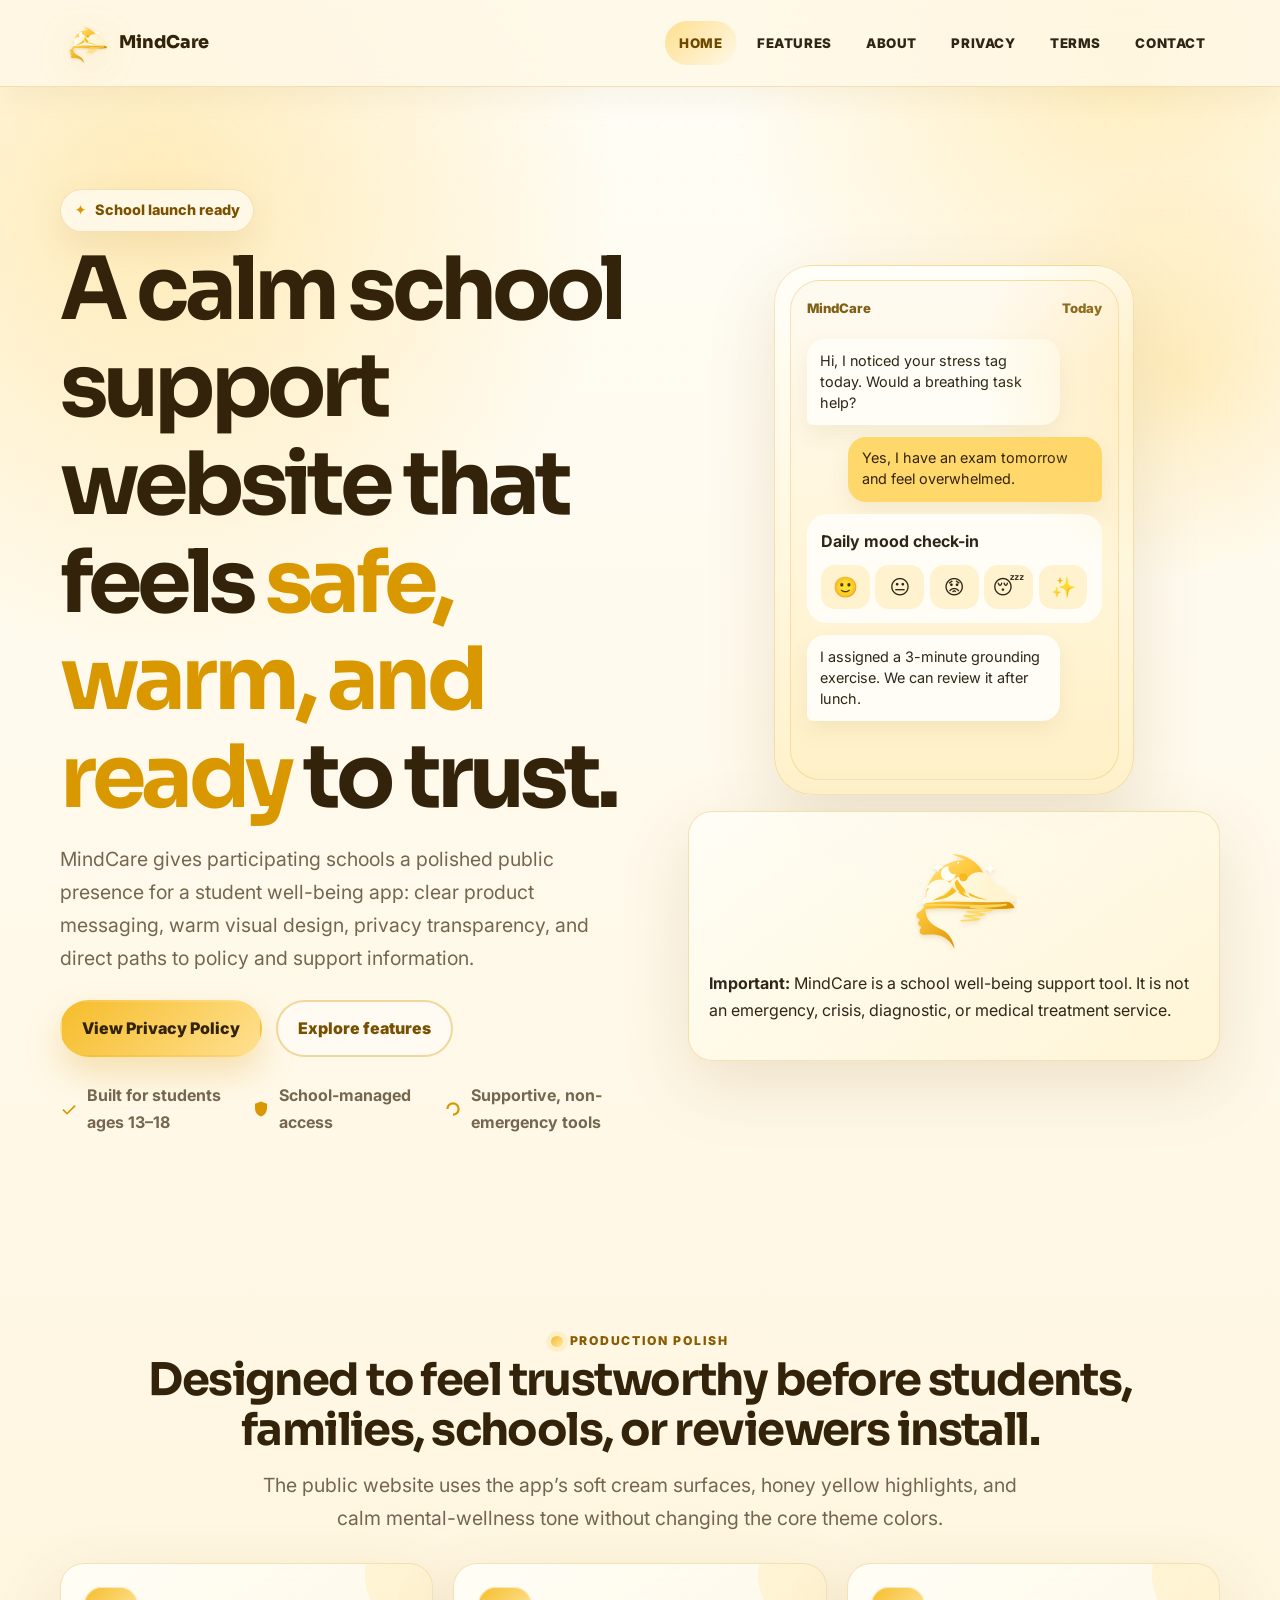
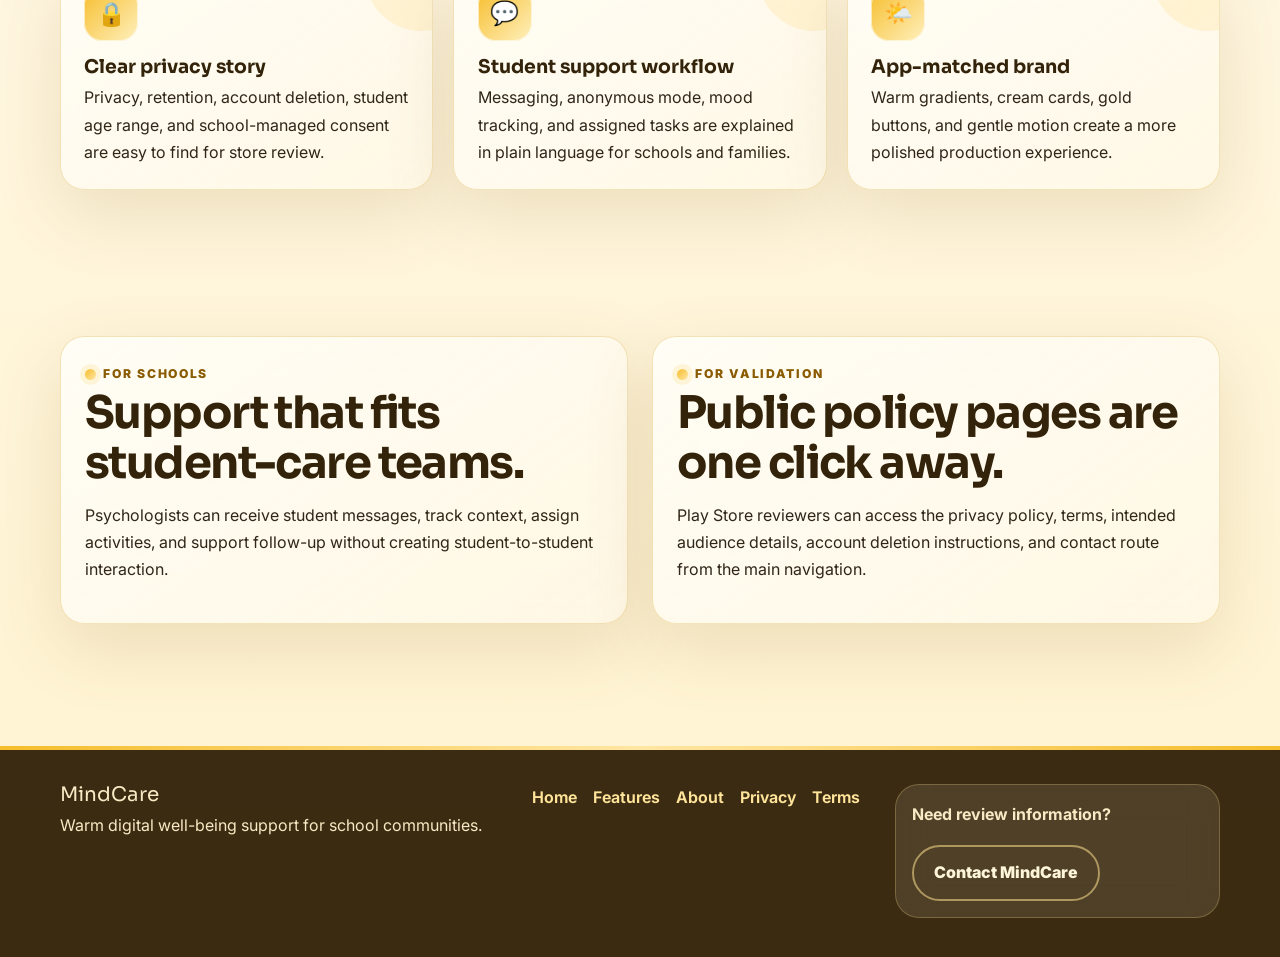
==== commit e4c12aa6: "Polish MindCare site for production readiness" ====
--- a/index.html
+++ b/index.html
@@ -31,9 +31,9 @@
       <section class="hero">
         <div class="container hero-grid">
           <div class="hero-copy">
-            <span class="badge">Play Store validation ready</span>
-            <h1>Warm student support, aligned with your <span>yellow & cream</span> app theme.</h1>
-            <p class="lead">MindCare gives schools a calm digital space where students can share concerns, track moods, complete psychologist-assigned tasks, and access supportive activities.</p>
+            <span class="badge">School launch ready</span>
+            <h1>A calm school support website that feels <span>safe, warm, and ready</span> to trust.</h1>
+            <p class="lead">MindCare gives participating schools a polished public presence for a student well-being app: clear product messaging, warm visual design, privacy transparency, and direct paths to policy and support information.</p>
             <div class="cta-row"><a class="btn btn-primary" href="privacy-policy.html">View Privacy Policy</a><a class="btn btn-secondary" href="features.html">Explore features</a></div>
             <div class="trust-grid" role="list" aria-label="Trust highlights">
               <div class="trust-item" role="listitem"><svg viewBox="0 0 24 24" aria-hidden="true"><path d="M9.4 16.6 4.8 12l-1.6 1.6 6.2 6.2L21 8.2 19.4 6.6z" /></svg><span>Built for students ages 13–18</span></div>
@@ -59,11 +59,11 @@
 
       <section class="section">
         <div class="container">
-          <div class="section-head center"><p class="eyebrow">Production polish</p><h2>Designed to feel trustworthy before users install.</h2><p class="lead">The public website now mirrors the app’s soft cream surfaces, honey yellow highlights, and calm mental-wellness tone.</p></div>
+          <div class="section-head center"><p class="eyebrow">Production polish</p><h2>Designed to feel trustworthy before students, families, schools, or reviewers install.</h2><p class="lead">The public website uses the app’s soft cream surfaces, honey yellow highlights, and calm mental-wellness tone without changing the core theme colors.</p></div>
           <div class="card-grid three">
             <article class="feature-card reveal"><div class="icon-block">🔒</div><h3>Clear privacy story</h3><p>Privacy, retention, account deletion, student age range, and school-managed consent are easy to find for store review.</p></article>
             <article class="feature-card reveal"><div class="icon-block">💬</div><h3>Student support workflow</h3><p>Messaging, anonymous mode, mood tracking, and assigned tasks are explained in plain language for schools and families.</p></article>
-            <article class="feature-card reveal"><div class="icon-block">🌤️</div><h3>App-matched brand</h3><p>Warm gradients, cream cards, gold buttons, and gentle motion replace the previous teal/dark design mismatch.</p></article>
+            <article class="feature-card reveal"><div class="icon-block">🌤️</div><h3>App-matched brand</h3><p>Warm gradients, cream cards, gold buttons, and gentle motion create a more polished production experience.</p></article>
           </div>
         </div>
       </section>
--- a/styles.css
+++ b/styles.css
@@ -166,3 +166,20 @@
 @media (prefers-reduced-motion: reduce) {
   *, *::before, *::after { animation-duration: .01ms !important; animation-iteration-count: 1 !important; scroll-behavior: auto !important; transition-duration: .01ms !important; }
 }
+
+/* Production polish: stronger composition, richer cards, and responsive about-page storytelling. */
+.page-hero { position: relative; overflow: hidden; padding: clamp(4.5rem, 8vw, 7rem) 0 clamp(2.5rem, 5vw, 4rem); }
+.page-hero::after { content: ""; position: absolute; inset: auto -10% -18rem 36%; height: 28rem; background: radial-gradient(circle, rgba(246,189,43,.24), transparent 68%); pointer-events: none; }
+.page-hero-grid { display: grid; gap: 1.4rem; align-items: center; position: relative; z-index: 1; }
+.brand-showcase { padding: clamp(1.2rem, 3vw, 2rem); border: 1px solid var(--border); border-radius: var(--radius-lg); background: linear-gradient(145deg, rgba(255,253,246,.94), rgba(255,243,207,.76)); box-shadow: var(--shadow); }
+.brand-showcase img { width: min(320px, 82%); display: block; margin: 0 auto 1rem; filter: drop-shadow(0 22px 30px rgba(126,86,6,.16)); }
+.brand-showcase p { margin-bottom: 0; color: var(--muted); }
+.site-header { box-shadow: 0 10px 30px rgba(126,86,6,.06); }
+.hero::after { content: ""; position: absolute; right: -8rem; top: 4rem; width: 28rem; height: 28rem; border-radius: 50%; background: radial-gradient(circle, rgba(255,207,86,.3), transparent 65%); }
+.hero-panel { background: linear-gradient(145deg, rgba(255,253,246,.95), rgba(255,243,207,.75)); }
+.feature-card, .rounded-section, .legal-card, .toc { background: linear-gradient(145deg, rgba(255,253,246,.94), rgba(255,248,231,.82)); }
+.feature-card { position: relative; overflow: hidden; }
+.feature-card::after { content: ""; position: absolute; right: -2.8rem; top: -2.8rem; width: 7rem; height: 7rem; border-radius: 50%; background: rgba(255,207,86,.17); }
+.legal-card h3 { margin-top: 1rem; color: #6f4800; }
+@media (min-width: 760px) { .page-hero-grid { grid-template-columns: 1.05fr .95fr; gap: clamp(2rem, 5vw, 4rem); } }
+@media (min-width: 1060px) { .brand-logo { width: 48px; height: 48px; } .nav-wrap { min-height: 86px; } }
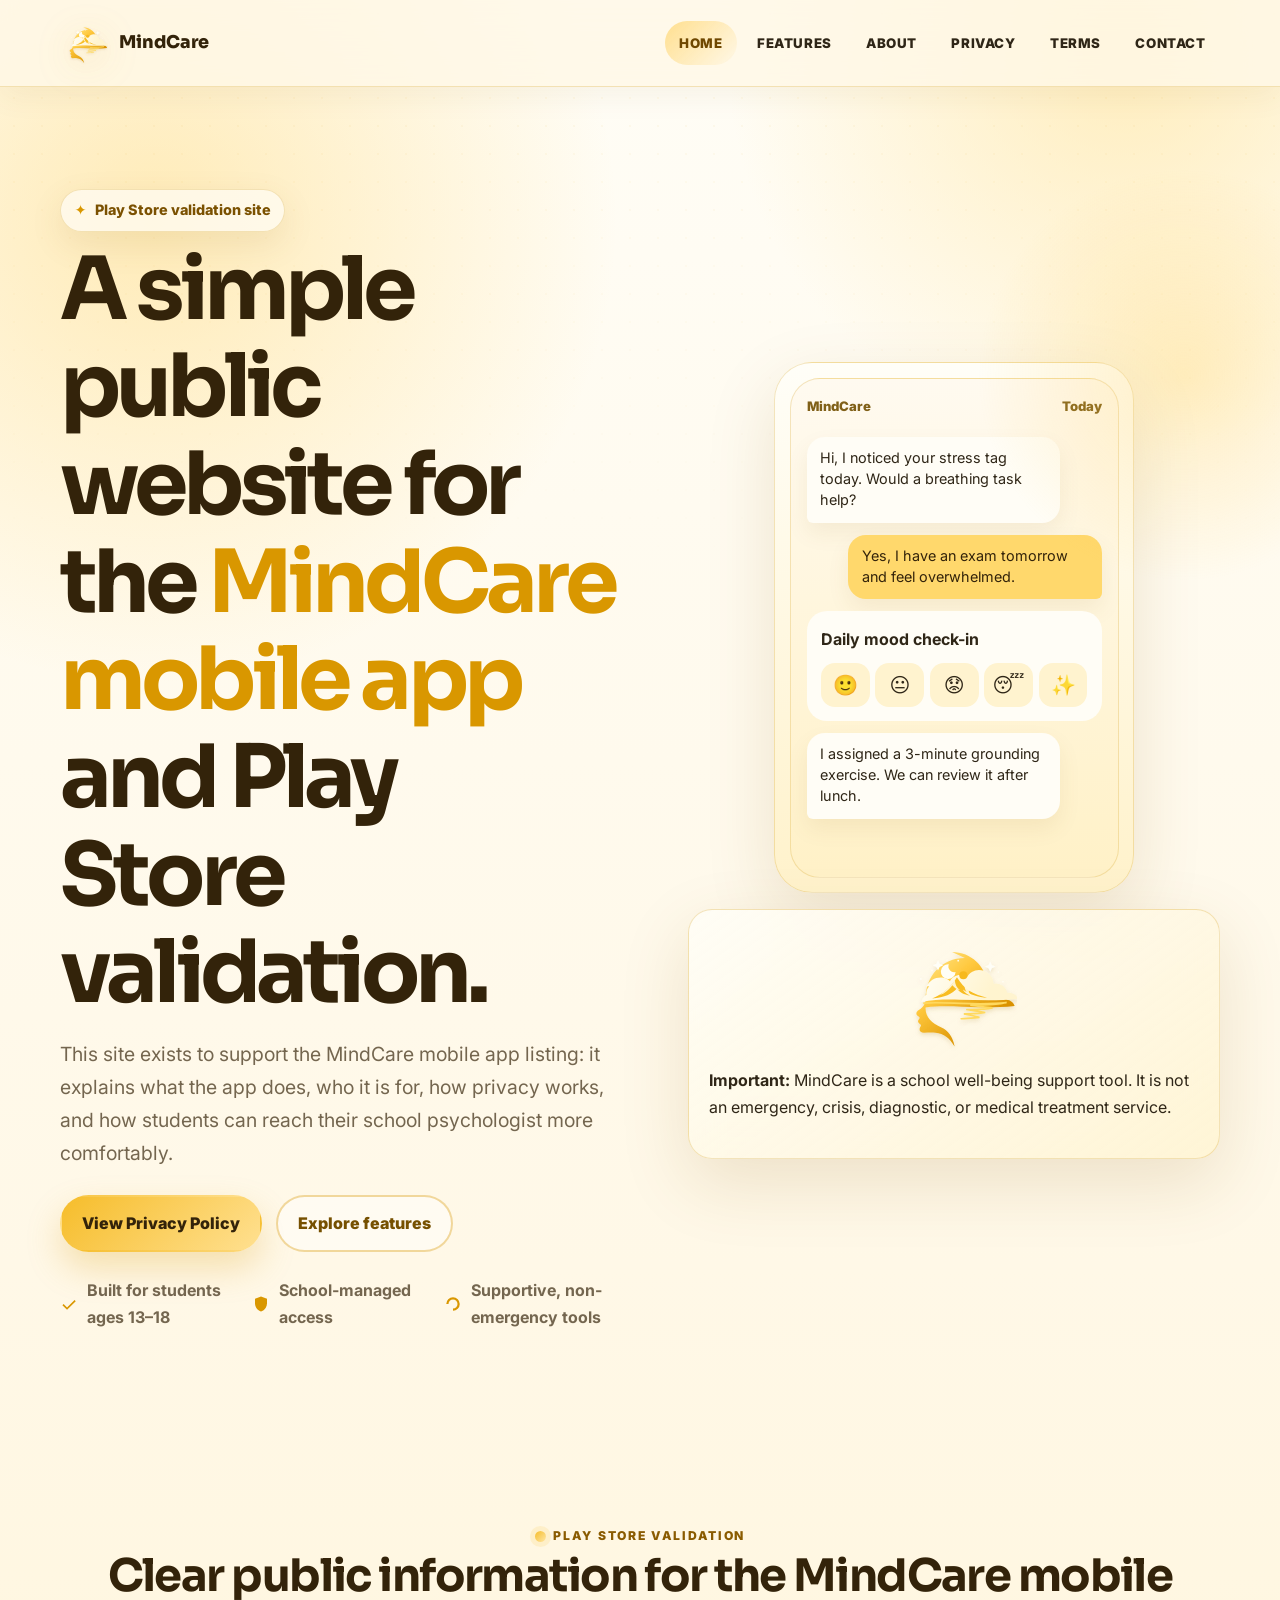
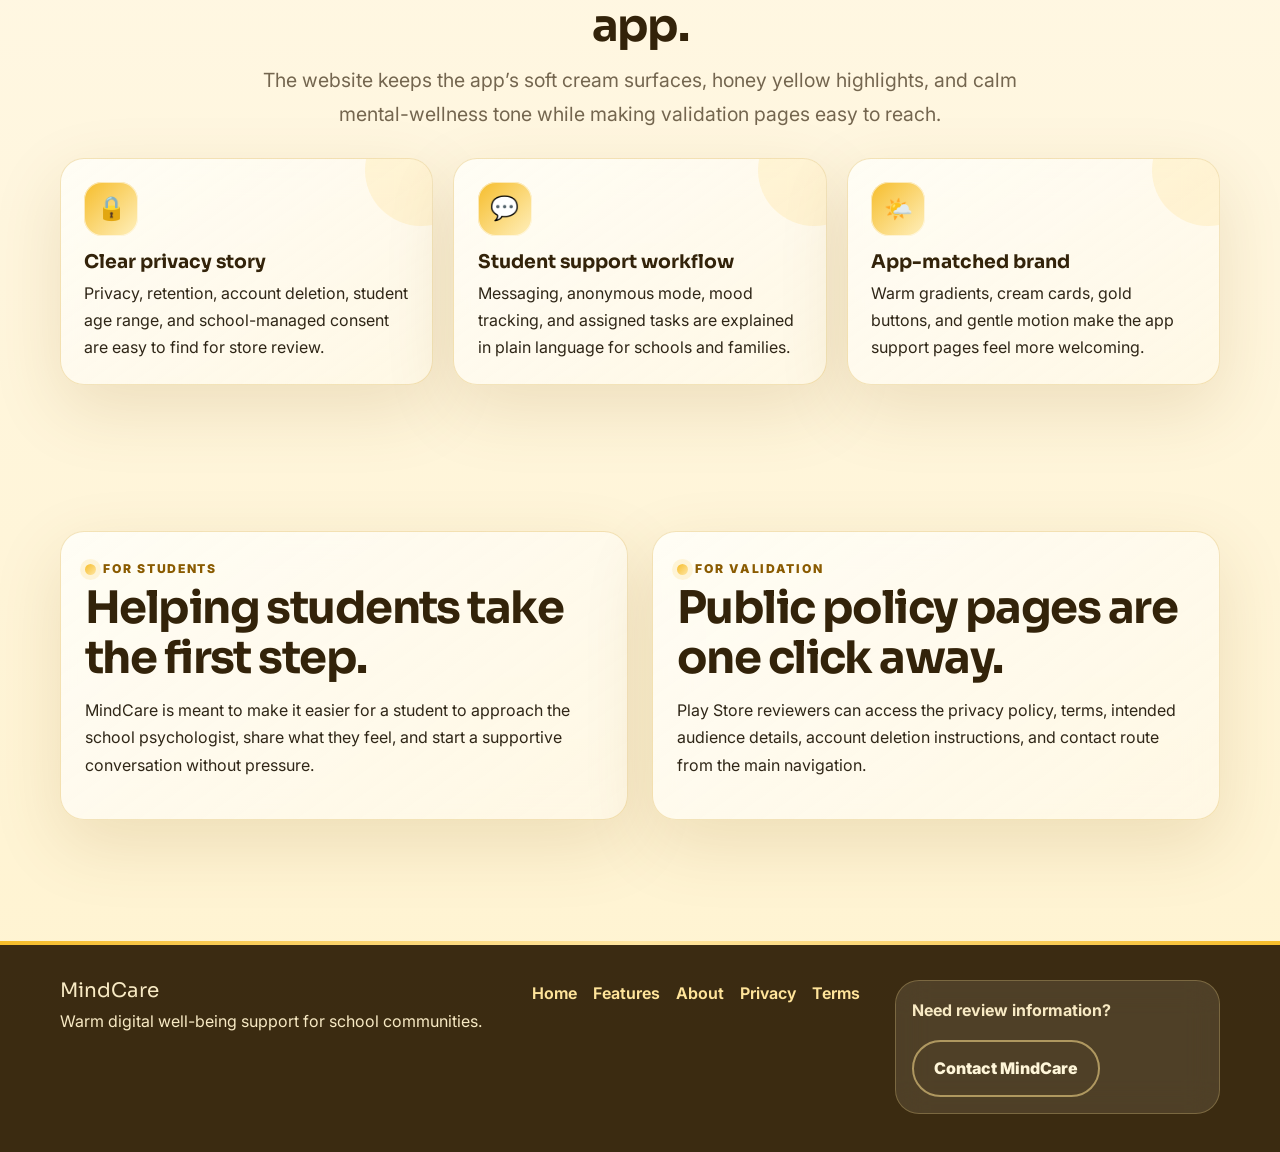
==== commit f35fd469: "Align site copy with mobile app validation" ====
--- a/index.html
+++ b/index.html
@@ -31,9 +31,9 @@
       <section class="hero">
         <div class="container hero-grid">
           <div class="hero-copy">
-            <span class="badge">School launch ready</span>
-            <h1>A calm school support website that feels <span>safe, warm, and ready</span> to trust.</h1>
-            <p class="lead">MindCare gives participating schools a polished public presence for a student well-being app: clear product messaging, warm visual design, privacy transparency, and direct paths to policy and support information.</p>
+            <span class="badge">Play Store validation site</span>
+            <h1>A simple public website for the <span>MindCare mobile app</span> and Play Store validation.</h1>
+            <p class="lead">This site exists to support the MindCare mobile app listing: it explains what the app does, who it is for, how privacy works, and how students can reach their school psychologist more comfortably.</p>
             <div class="cta-row"><a class="btn btn-primary" href="privacy-policy.html">View Privacy Policy</a><a class="btn btn-secondary" href="features.html">Explore features</a></div>
             <div class="trust-grid" role="list" aria-label="Trust highlights">
               <div class="trust-item" role="listitem"><svg viewBox="0 0 24 24" aria-hidden="true"><path d="M9.4 16.6 4.8 12l-1.6 1.6 6.2 6.2L21 8.2 19.4 6.6z" /></svg><span>Built for students ages 13–18</span></div>
@@ -59,18 +59,18 @@
 
       <section class="section">
         <div class="container">
-          <div class="section-head center"><p class="eyebrow">Production polish</p><h2>Designed to feel trustworthy before students, families, schools, or reviewers install.</h2><p class="lead">The public website uses the app’s soft cream surfaces, honey yellow highlights, and calm mental-wellness tone without changing the core theme colors.</p></div>
+          <div class="section-head center"><p class="eyebrow">Play Store validation</p><h2>Clear public information for the MindCare mobile app.</h2><p class="lead">The website keeps the app’s soft cream surfaces, honey yellow highlights, and calm mental-wellness tone while making validation pages easy to reach.</p></div>
           <div class="card-grid three">
             <article class="feature-card reveal"><div class="icon-block">🔒</div><h3>Clear privacy story</h3><p>Privacy, retention, account deletion, student age range, and school-managed consent are easy to find for store review.</p></article>
             <article class="feature-card reveal"><div class="icon-block">💬</div><h3>Student support workflow</h3><p>Messaging, anonymous mode, mood tracking, and assigned tasks are explained in plain language for schools and families.</p></article>
-            <article class="feature-card reveal"><div class="icon-block">🌤️</div><h3>App-matched brand</h3><p>Warm gradients, cream cards, gold buttons, and gentle motion create a more polished production experience.</p></article>
+            <article class="feature-card reveal"><div class="icon-block">🌤️</div><h3>App-matched brand</h3><p>Warm gradients, cream cards, gold buttons, and gentle motion make the app support pages feel more welcoming.</p></article>
           </div>
         </div>
       </section>
 
       <section class="section compact">
         <div class="container split">
-          <div class="rounded-section reveal"><p class="eyebrow">For schools</p><h2>Support that fits student-care teams.</h2><p>Psychologists can receive student messages, track context, assign activities, and support follow-up without creating student-to-student interaction.</p></div>
+          <div class="rounded-section reveal"><p class="eyebrow">For students</p><h2>Helping students take the first step.</h2><p>MindCare is meant to make it easier for a student to approach the school psychologist, share what they feel, and start a supportive conversation without pressure.</p></div>
           <div class="rounded-section reveal"><p class="eyebrow">For validation</p><h2>Public policy pages are one click away.</h2><p>Play Store reviewers can access the privacy policy, terms, intended audience details, account deletion instructions, and contact route from the main navigation.</p></div>
         </div>
       </section>
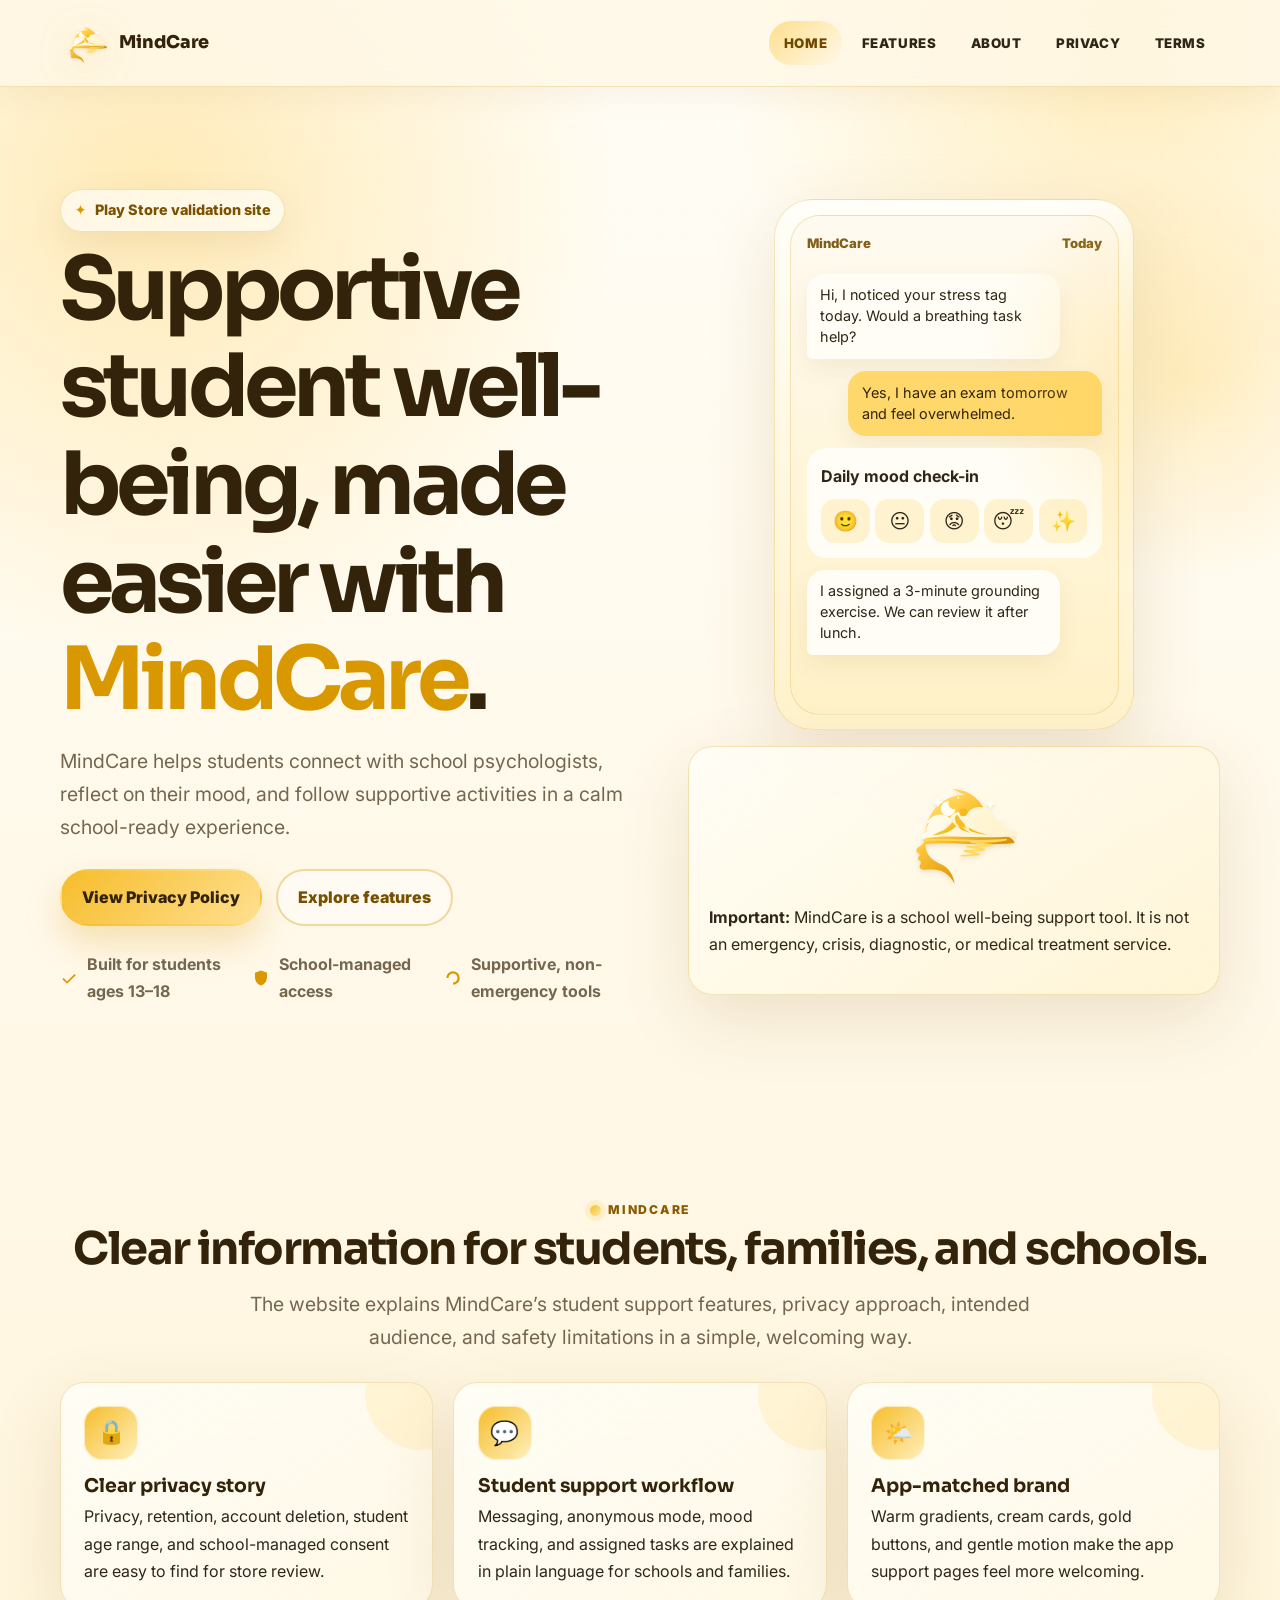
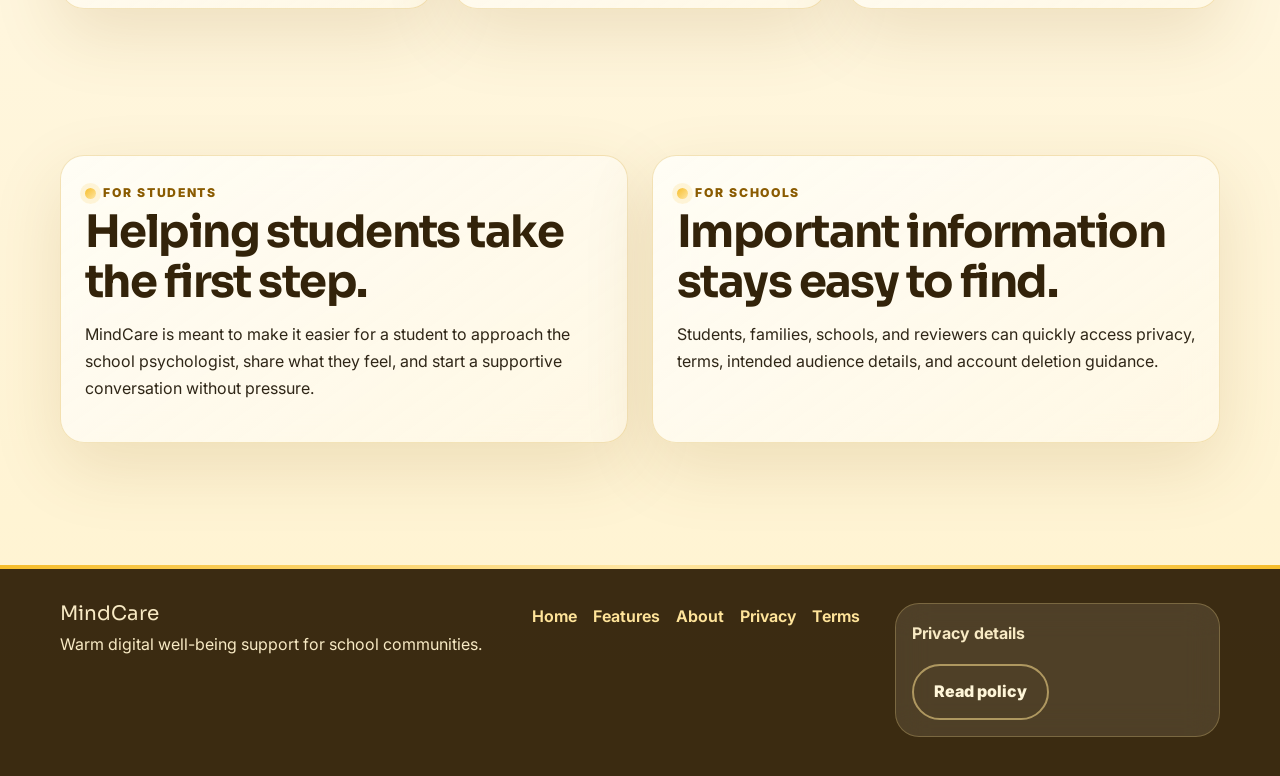
==== commit c6ef46ea: "Keep existing logo asset" ====
--- a/index.html
+++ b/index.html
@@ -23,7 +23,7 @@
       <div class="container nav-wrap">
         <a href="index.html" class="brand" aria-label="MindCare Home"><img src="assets/mindcare-logo.svg" class="brand-logo" alt="" aria-hidden="true" /><span>MindCare</span></a>
         <button class="nav-toggle" id="navToggle" aria-controls="primaryNav" aria-expanded="false" aria-label="Toggle menu"><span></span><span></span><span></span></button>
-        <nav id="primaryNav" class="nav" aria-label="Primary"><a href="index.html" aria-current="page">Home</a><a href="features.html">Features</a><a href="about.html">About</a><a href="privacy-policy.html">Privacy</a><a href="terms.html">Terms</a><a href="contact.html">Contact</a></nav>
+        <nav id="primaryNav" class="nav" aria-label="Primary"><a href="index.html" aria-current="page">Home</a><a href="features.html">Features</a><a href="about.html">About</a><a href="privacy-policy.html">Privacy</a><a href="terms.html">Terms</a></nav>
       </div>
     </header>
 
@@ -32,8 +32,8 @@
         <div class="container hero-grid">
           <div class="hero-copy">
             <span class="badge">Play Store validation site</span>
-            <h1>A simple public website for the <span>MindCare mobile app</span> and Play Store validation.</h1>
-            <p class="lead">This site exists to support the MindCare mobile app listing: it explains what the app does, who it is for, how privacy works, and how students can reach their school psychologist more comfortably.</p>
+            <h1>Supportive student well-being, made easier with <span>MindCare</span>.</h1>
+            <p class="lead">MindCare helps students connect with school psychologists, reflect on their mood, and follow supportive activities in a calm school-ready experience.</p>
             <div class="cta-row"><a class="btn btn-primary" href="privacy-policy.html">View Privacy Policy</a><a class="btn btn-secondary" href="features.html">Explore features</a></div>
             <div class="trust-grid" role="list" aria-label="Trust highlights">
               <div class="trust-item" role="listitem"><svg viewBox="0 0 24 24" aria-hidden="true"><path d="M9.4 16.6 4.8 12l-1.6 1.6 6.2 6.2L21 8.2 19.4 6.6z" /></svg><span>Built for students ages 13–18</span></div>
@@ -59,7 +59,7 @@
 
       <section class="section">
         <div class="container">
-          <div class="section-head center"><p class="eyebrow">Play Store validation</p><h2>Clear public information for the MindCare mobile app.</h2><p class="lead">The website keeps the app’s soft cream surfaces, honey yellow highlights, and calm mental-wellness tone while making validation pages easy to reach.</p></div>
+          <div class="section-head center"><p class="eyebrow">MindCare</p><h2>Clear information for students, families, and schools.</h2><p class="lead">The website explains MindCare’s student support features, privacy approach, intended audience, and safety limitations in a simple, welcoming way.</p></div>
           <div class="card-grid three">
             <article class="feature-card reveal"><div class="icon-block">🔒</div><h3>Clear privacy story</h3><p>Privacy, retention, account deletion, student age range, and school-managed consent are easy to find for store review.</p></article>
             <article class="feature-card reveal"><div class="icon-block">💬</div><h3>Student support workflow</h3><p>Messaging, anonymous mode, mood tracking, and assigned tasks are explained in plain language for schools and families.</p></article>
@@ -71,12 +71,12 @@
       <section class="section compact">
         <div class="container split">
           <div class="rounded-section reveal"><p class="eyebrow">For students</p><h2>Helping students take the first step.</h2><p>MindCare is meant to make it easier for a student to approach the school psychologist, share what they feel, and start a supportive conversation without pressure.</p></div>
-          <div class="rounded-section reveal"><p class="eyebrow">For validation</p><h2>Public policy pages are one click away.</h2><p>Play Store reviewers can access the privacy policy, terms, intended audience details, account deletion instructions, and contact route from the main navigation.</p></div>
+          <div class="rounded-section reveal"><p class="eyebrow">For schools</p><h2>Important information stays easy to find.</h2><p>Students, families, schools, and reviewers can quickly access privacy, terms, intended audience details, and account deletion guidance.</p></div>
         </div>
       </section>
     </main>
 
-    <footer class="site-footer"><div class="container footer-grid"><div><p class="footer-title">MindCare</p><p>Warm digital well-being support for school communities.</p></div><nav aria-label="Footer links"><a href="index.html">Home</a><a href="features.html">Features</a><a href="about.html">About</a><a href="privacy-policy.html">Privacy</a><a href="terms.html">Terms</a></nav><div class="cta-card"><p><strong>Need review information?</strong></p><a class="btn btn-secondary" href="contact.html">Contact MindCare</a></div></div></footer>
+    <footer class="site-footer"><div class="container footer-grid"><div><p class="footer-title">MindCare</p><p>Warm digital well-being support for school communities.</p></div><nav aria-label="Footer links"><a href="index.html">Home</a><a href="features.html">Features</a><a href="about.html">About</a><a href="privacy-policy.html">Privacy</a><a href="terms.html">Terms</a></nav><div class="cta-card"><p><strong>Privacy details</strong></p><a class="btn btn-secondary" href="privacy-policy.html">Read policy</a></div></div></footer>
     <button class="back-to-top" id="backToTop" aria-label="Back to top">↑</button>
     <script src="script.js"></script>
   </body>
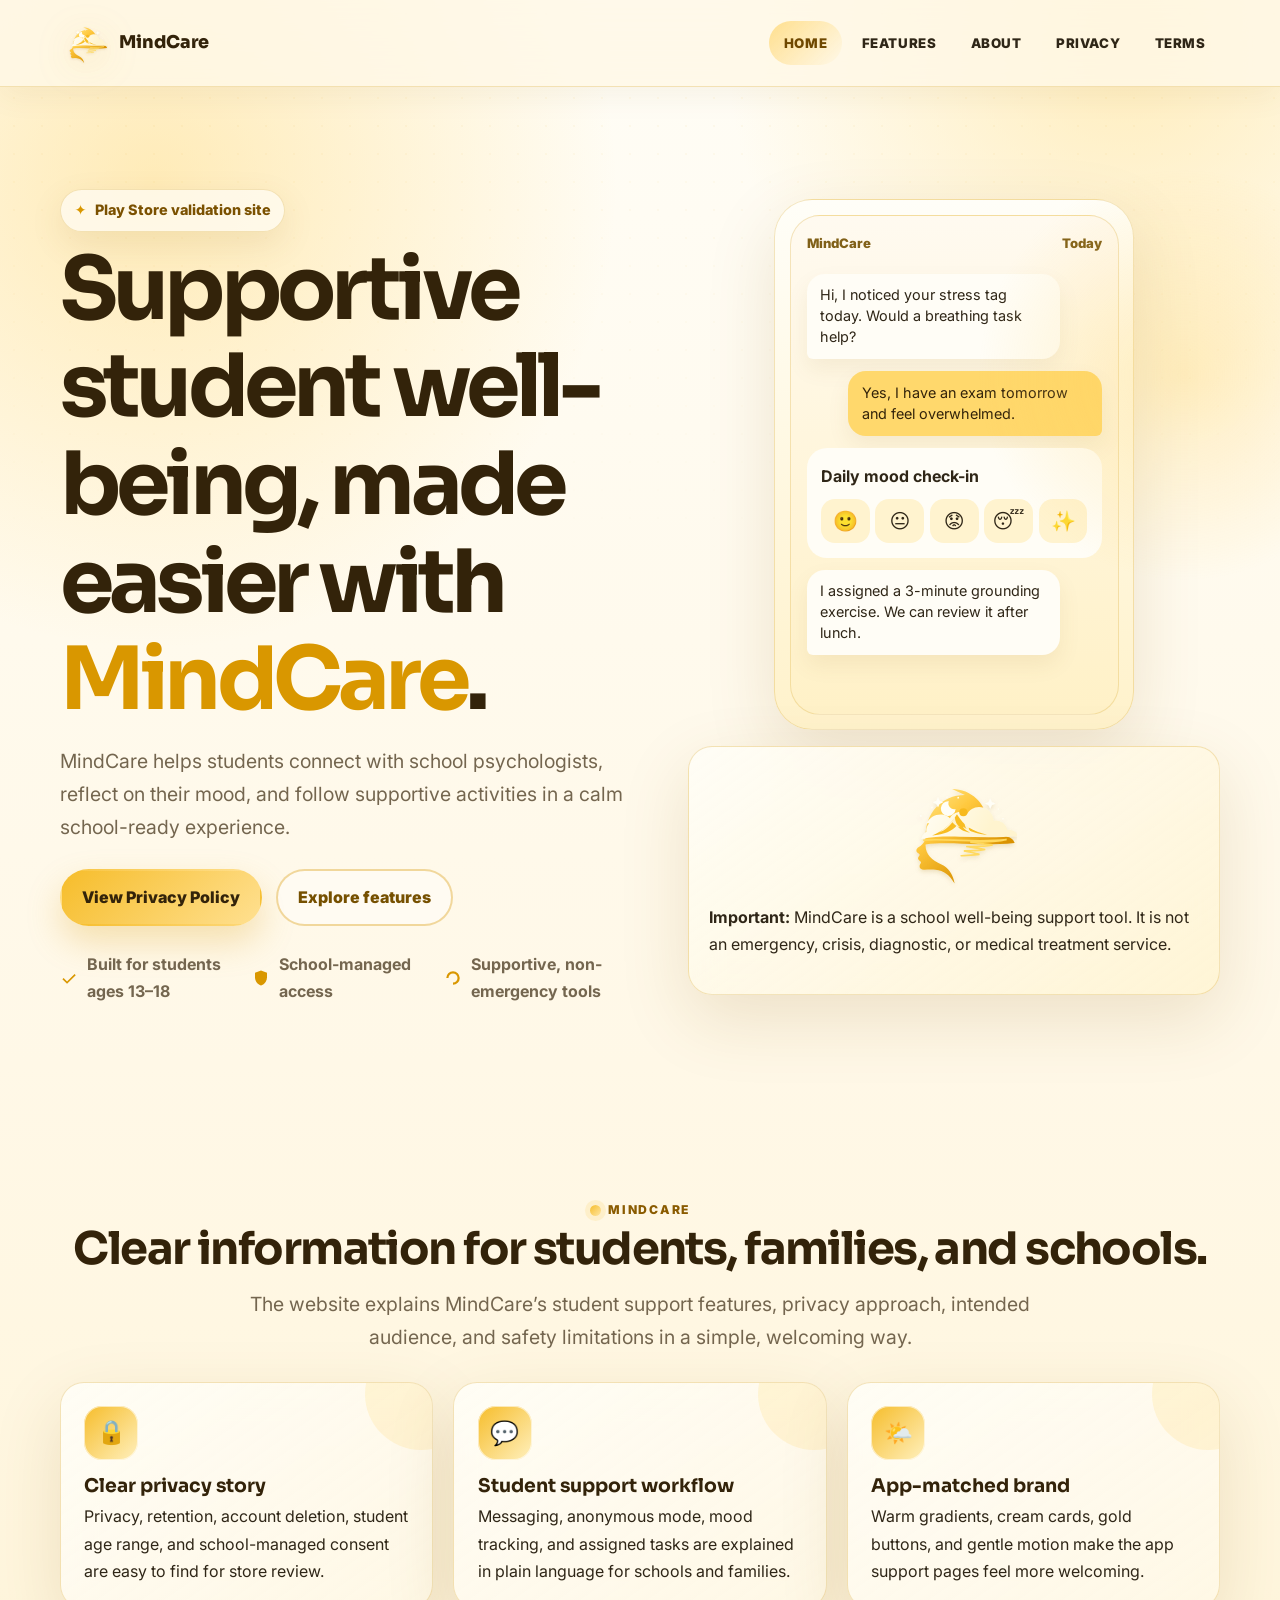
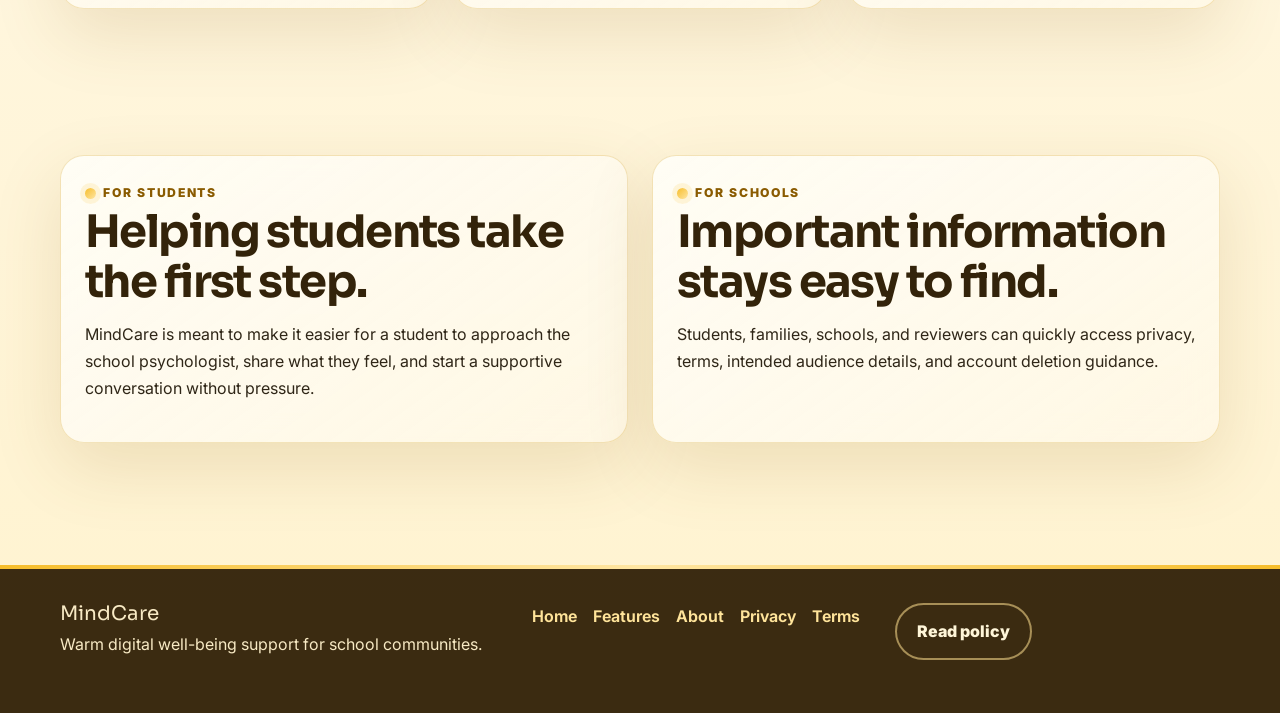
==== commit a5fff563: "Update policy wording and footer links" ====
--- a/index.html
+++ b/index.html
@@ -76,7 +76,7 @@
       </section>
     </main>
 
-    <footer class="site-footer"><div class="container footer-grid"><div><p class="footer-title">MindCare</p><p>Warm digital well-being support for school communities.</p></div><nav aria-label="Footer links"><a href="index.html">Home</a><a href="features.html">Features</a><a href="about.html">About</a><a href="privacy-policy.html">Privacy</a><a href="terms.html">Terms</a></nav><div class="cta-card"><p><strong>Privacy details</strong></p><a class="btn btn-secondary" href="privacy-policy.html">Read policy</a></div></div></footer>
+    <footer class="site-footer"><div class="container footer-grid"><div><p class="footer-title">MindCare</p><p>Warm digital well-being support for school communities.</p></div><nav aria-label="Footer links"><a href="index.html">Home</a><a href="features.html">Features</a><a href="about.html">About</a><a href="privacy-policy.html">Privacy</a><a href="terms.html">Terms</a></nav><a class="btn btn-secondary footer-policy-link" href="privacy-policy.html">Read policy</a></div></footer>
     <button class="back-to-top" id="backToTop" aria-label="Back to top">↑</button>
     <script src="script.js"></script>
   </body>
--- a/styles.css
+++ b/styles.css
@@ -94,7 +94,7 @@
 .trust-item { display: flex; align-items: center; gap: .55rem; color: var(--muted); font-weight: 700; }
 .trust-item svg { flex: 0 0 18px; width: 18px; height: 18px; fill: var(--gold-strong); }
 
-.glass-card, .feature-card, .legal-card, .toc, .rounded-section, .cta-card, .phone { border: 1px solid var(--border); border-radius: var(--radius); background: var(--surface); box-shadow: var(--shadow); backdrop-filter: blur(16px); }
+.glass-card, .feature-card, .legal-card, .toc, .rounded-section, .phone { border: 1px solid var(--border); border-radius: var(--radius); background: var(--surface); box-shadow: var(--shadow); backdrop-filter: blur(16px); }
 .hero-right { display: grid; gap: 1rem; }
 .phone { width: min(360px, 100%); justify-self: center; padding: .9rem; border-radius: 38px; background: linear-gradient(180deg, #fffef8, #fff2cb); }
 .phone-screen { min-height: 500px; display: grid; align-content: start; gap: .75rem; padding: 1rem; border-radius: 30px; background: linear-gradient(180deg, #fffaf0, #fff1c7); border: 1px solid rgba(211,162,41,.26); overflow: hidden; }
@@ -141,8 +141,8 @@
 .site-footer p { color: #f8eac4; }
 .site-footer a { color: #ffe49a; }
 .site-footer nav { display: flex; flex-wrap: wrap; gap: .8rem 1rem; }
-.site-footer .cta-card { background: rgba(255, 248, 231, .1); border-color: rgba(255, 224, 144, .25); box-shadow: none; padding: 1rem; }
 .site-footer .btn-secondary { color: #fff6d9; border-color: rgba(255, 224, 144, .55); background: transparent; }
+.footer-policy-link { justify-self: start; align-self: start; }
 .back-to-top { position: fixed; right: 1rem; bottom: 1rem; z-index: 99; width: 48px; height: 48px; border: 0; border-radius: 50%; background: var(--gold); color: var(--cocoa); box-shadow: var(--shadow); cursor: pointer; opacity: 0; transform: translateY(12px); pointer-events: none; transition: .2s ease; font-size: 1.25rem; }
 .back-to-top.show { opacity: 1; transform: none; pointer-events: auto; }
 
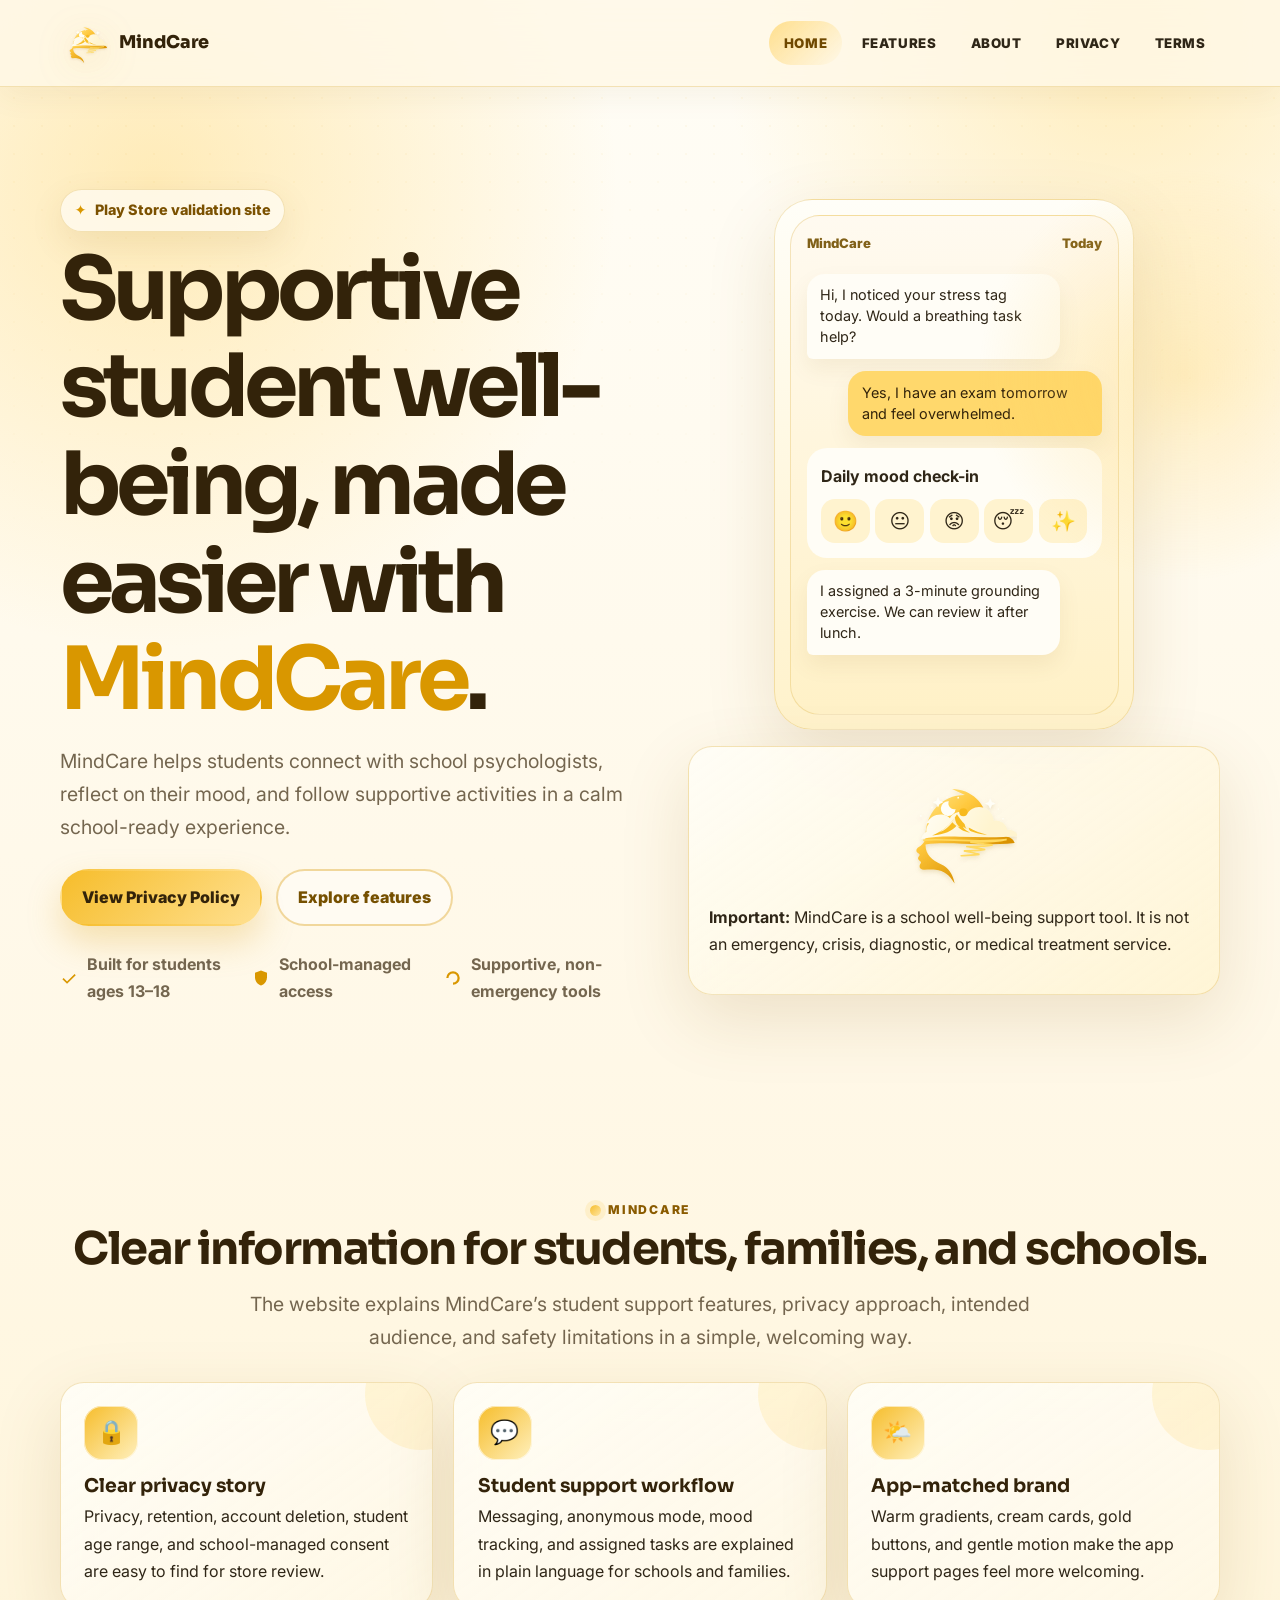
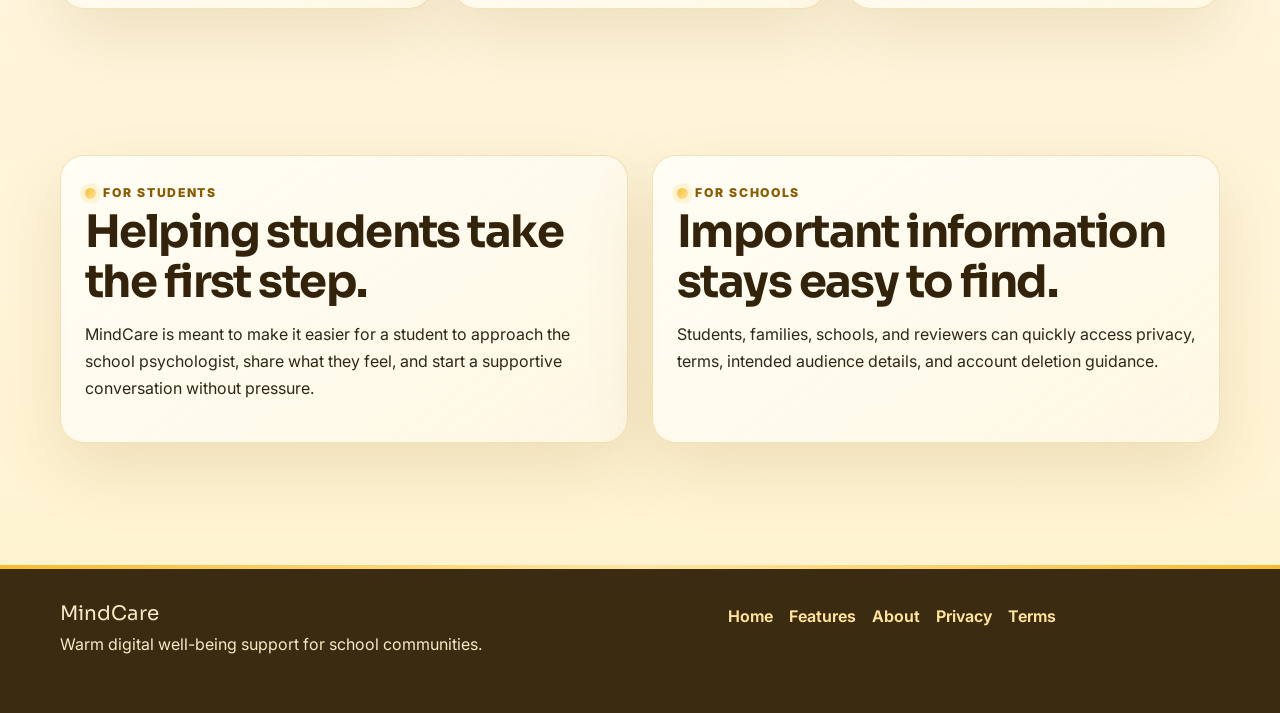
==== commit 9b8e6499: "Remove footer policy buttons" ====
--- a/index.html
+++ b/index.html
@@ -76,7 +76,7 @@
       </section>
     </main>
 
-    <footer class="site-footer"><div class="container footer-grid"><div><p class="footer-title">MindCare</p><p>Warm digital well-being support for school communities.</p></div><nav aria-label="Footer links"><a href="index.html">Home</a><a href="features.html">Features</a><a href="about.html">About</a><a href="privacy-policy.html">Privacy</a><a href="terms.html">Terms</a></nav><a class="btn btn-secondary footer-policy-link" href="privacy-policy.html">Read policy</a></div></footer>
+    <footer class="site-footer"><div class="container footer-grid"><div><p class="footer-title">MindCare</p><p>Warm digital well-being support for school communities.</p></div><nav aria-label="Footer links"><a href="index.html">Home</a><a href="features.html">Features</a><a href="about.html">About</a><a href="privacy-policy.html">Privacy</a><a href="terms.html">Terms</a></nav></div></footer>
     <button class="back-to-top" id="backToTop" aria-label="Back to top">↑</button>
     <script src="script.js"></script>
   </body>
--- a/styles.css
+++ b/styles.css
@@ -142,7 +142,6 @@
 .site-footer a { color: #ffe49a; }
 .site-footer nav { display: flex; flex-wrap: wrap; gap: .8rem 1rem; }
 .site-footer .btn-secondary { color: #fff6d9; border-color: rgba(255, 224, 144, .55); background: transparent; }
-.footer-policy-link { justify-self: start; align-self: start; }
 .back-to-top { position: fixed; right: 1rem; bottom: 1rem; z-index: 99; width: 48px; height: 48px; border: 0; border-radius: 50%; background: var(--gold); color: var(--cocoa); box-shadow: var(--shadow); cursor: pointer; opacity: 0; transform: translateY(12px); pointer-events: none; transition: .2s ease; font-size: 1.25rem; }
 .back-to-top.show { opacity: 1; transform: none; pointer-events: auto; }
 
@@ -158,7 +157,7 @@
   .card-grid.two { grid-template-columns: repeat(2, minmax(0, 1fr)); }
   .card-grid.three { grid-template-columns: repeat(3, minmax(0, 1fr)); }
   .trust-grid { grid-template-columns: repeat(3, minmax(0, 1fr)); }
-  .footer-grid { grid-template-columns: 1.25fr .95fr .9fr; }
+  .footer-grid { grid-template-columns: 1.25fr .95fr; }
   .legal-layout { grid-template-columns: 280px 1fr; }
   .toc { position: sticky; top: 96px; }
 }
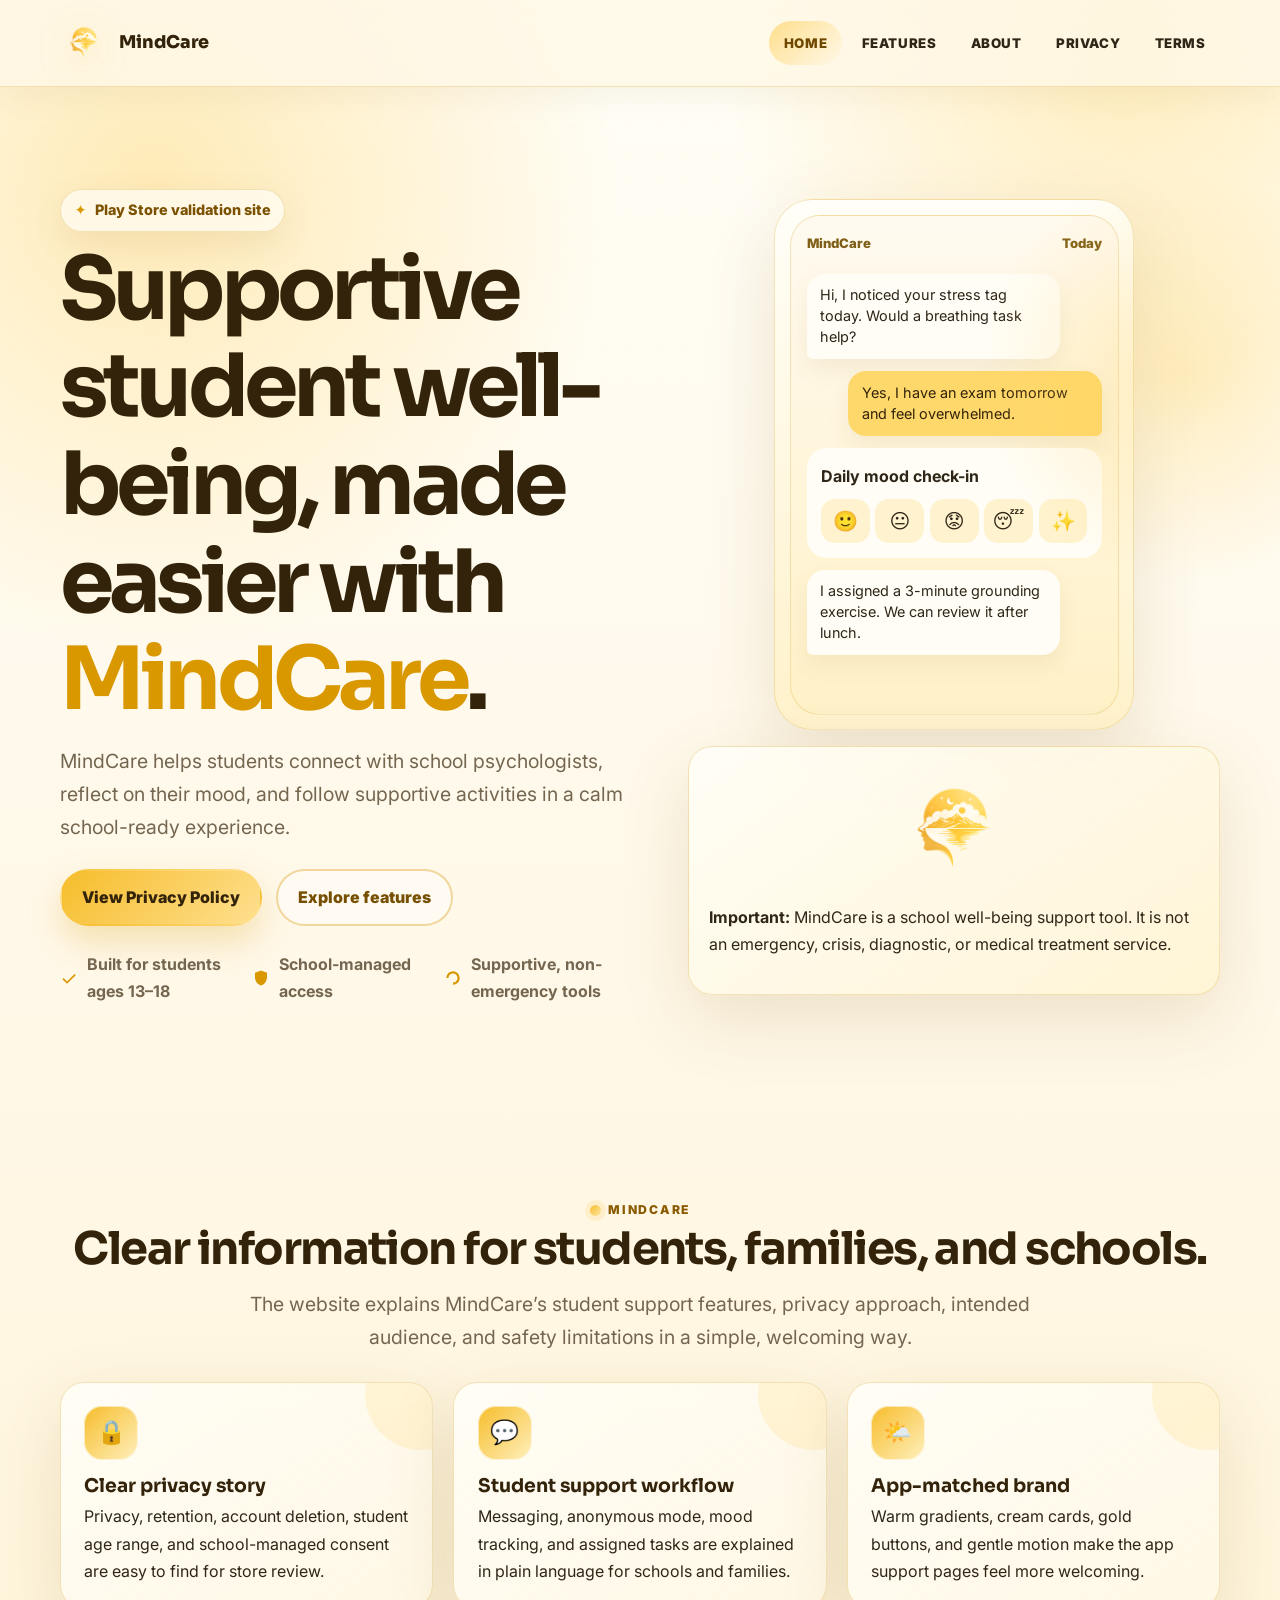
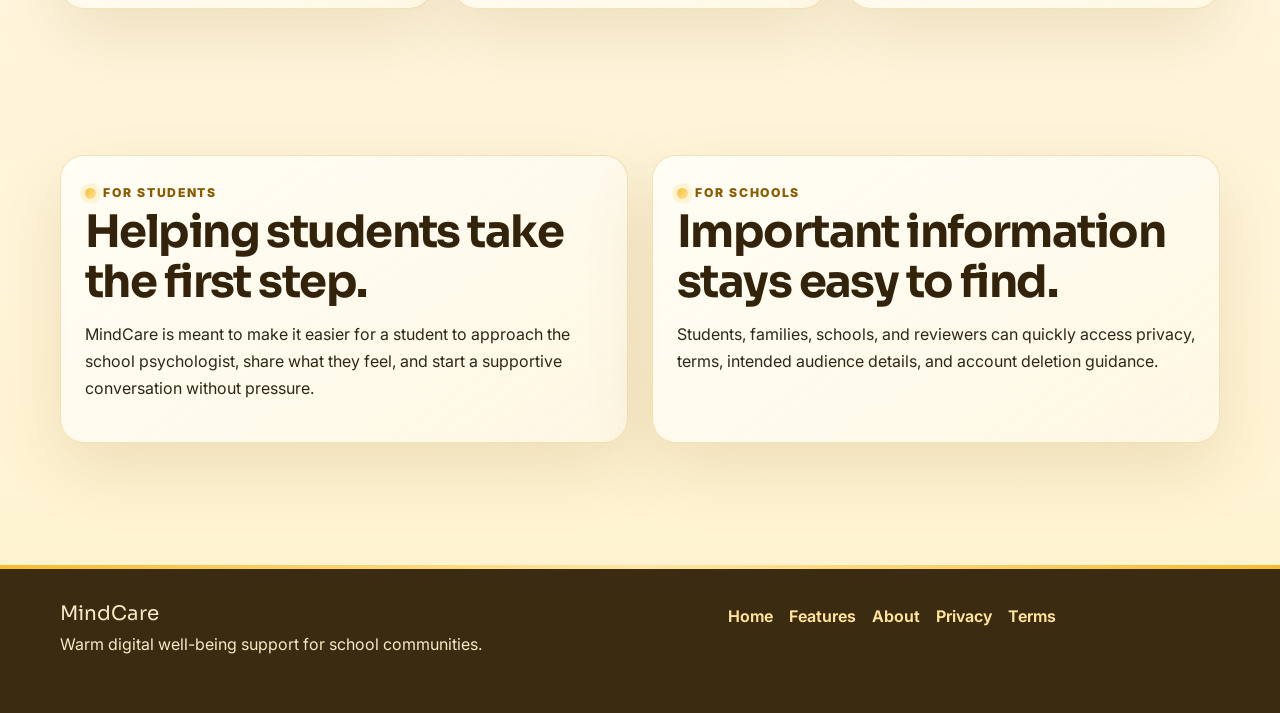
==== commit 3129873a: "Use PNG MindCare icon across site" ====
--- a/index.html
+++ b/index.html
@@ -11,7 +11,7 @@
     <meta property="og:type" content="website" />
     <meta property="og:url" content="https://mindcare.app/" />
     <meta name="twitter:card" content="summary_large_image" />
-    <link rel="icon" type="image/svg+xml" href="assets/favicon.svg" />
+    <link rel="icon" type="image/png" href="assets/mindcareLogo.png" />
     <link rel="preconnect" href="https://fonts.googleapis.com" />
     <link rel="preconnect" href="https://fonts.gstatic.com" crossorigin />
     <link href="https://fonts.googleapis.com/css2?family=Inter:wght@400;500;600;700;800;900&family=Sora:wght@600;700;800&display=swap" rel="stylesheet" />
@@ -21,7 +21,7 @@
     <a class="skip-link" href="#main-content">Skip to main content</a>
     <header class="site-header">
       <div class="container nav-wrap">
-        <a href="index.html" class="brand" aria-label="MindCare Home"><img src="assets/mindcare-logo.svg" class="brand-logo" alt="" aria-hidden="true" /><span>MindCare</span></a>
+        <a href="index.html" class="brand" aria-label="MindCare Home"><img src="assets/mindcareLogo.png" class="brand-logo" alt="" aria-hidden="true" /><span>MindCare</span></a>
         <button class="nav-toggle" id="navToggle" aria-controls="primaryNav" aria-expanded="false" aria-label="Toggle menu"><span></span><span></span><span></span></button>
         <nav id="primaryNav" class="nav" aria-label="Primary"><a href="index.html" aria-current="page">Home</a><a href="features.html">Features</a><a href="about.html">About</a><a href="privacy-policy.html">Privacy</a><a href="terms.html">Terms</a></nav>
       </div>
@@ -52,7 +52,7 @@
                 <div class="bubble left">I assigned a 3-minute grounding exercise. We can review it after lunch.</div>
               </div>
             </div>
-            <div class="glass-card hero-panel reveal"><img src="assets/mindcare-logo.svg" class="hero-logo" alt="MindCare logo" loading="lazy" /><p><strong>Important:</strong> MindCare is a school well-being support tool. It is not an emergency, crisis, diagnostic, or medical treatment service.</p></div>
+            <div class="glass-card hero-panel reveal"><img src="assets/mindcareLogo.png" class="hero-logo" alt="MindCare logo" loading="lazy" /><p><strong>Important:</strong> MindCare is a school well-being support tool. It is not an emergency, crisis, diagnostic, or medical treatment service.</p></div>
           </aside>
         </div>
       </section>
